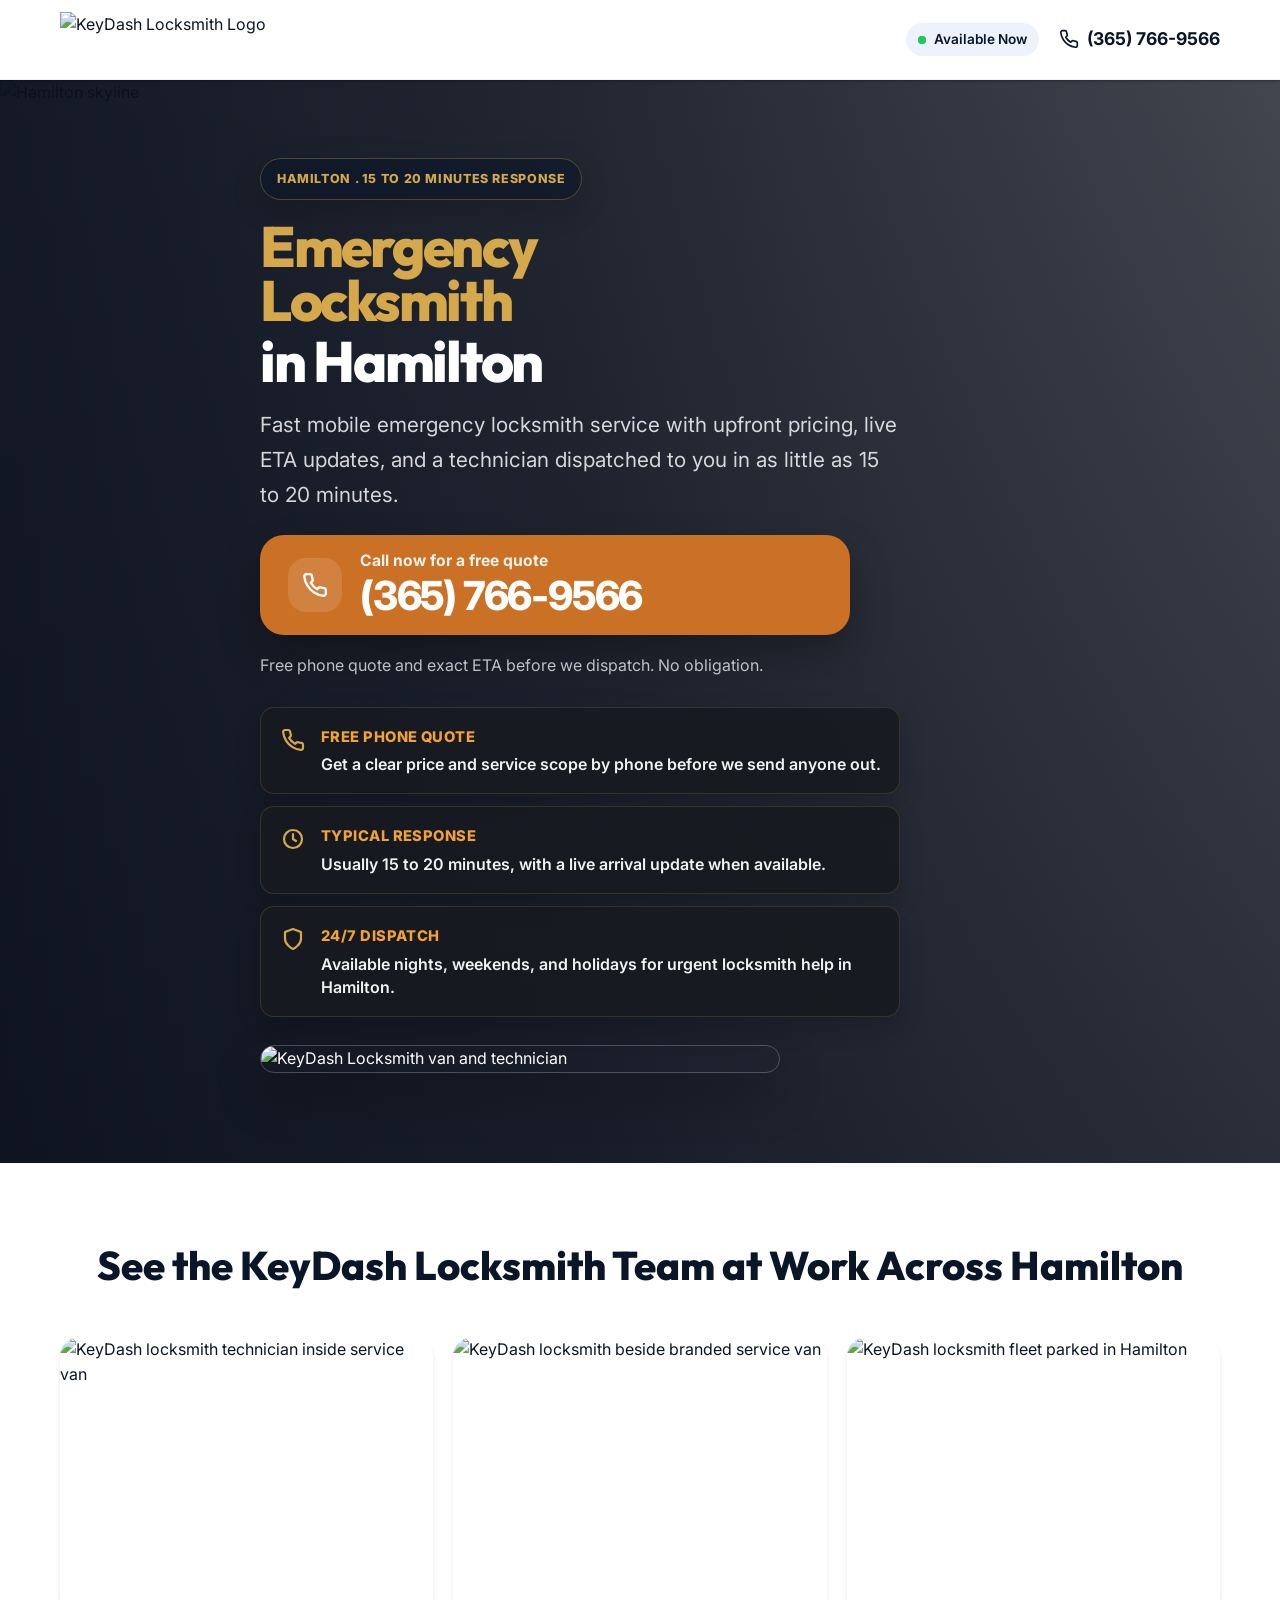
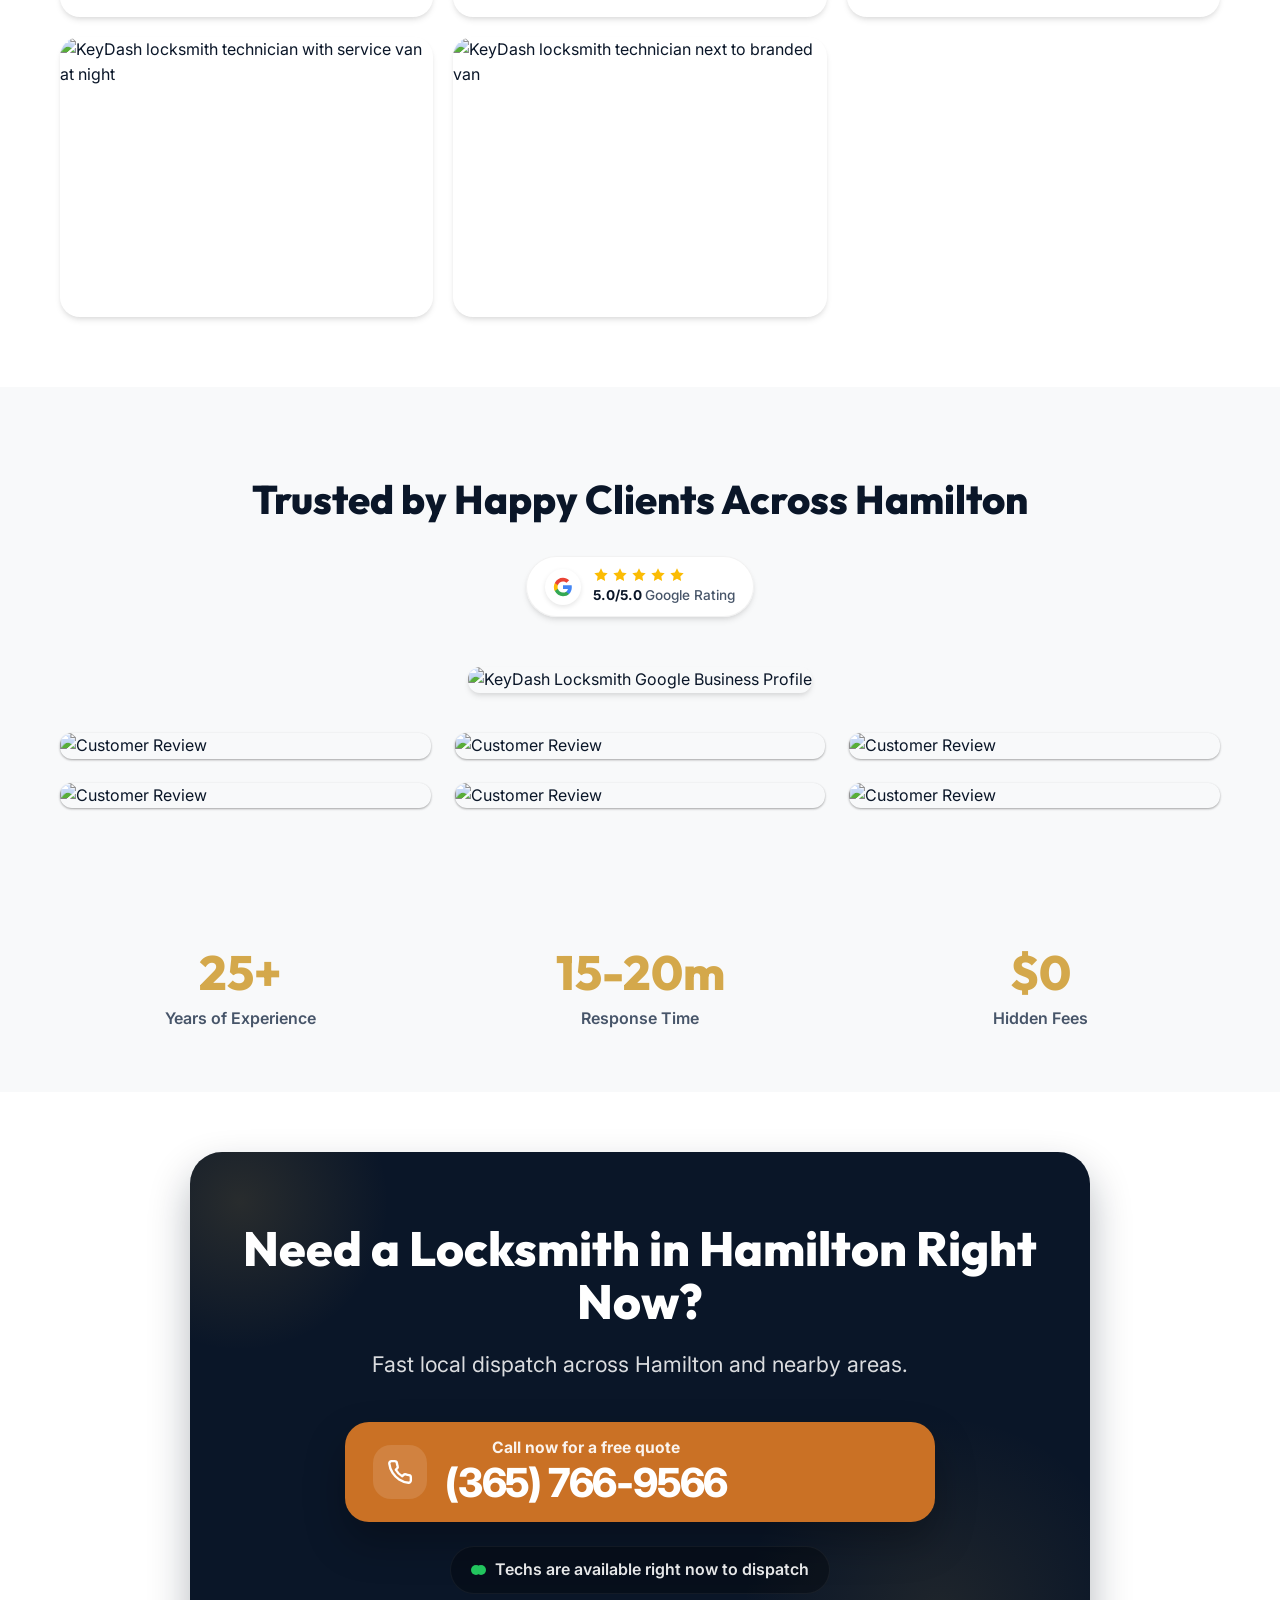
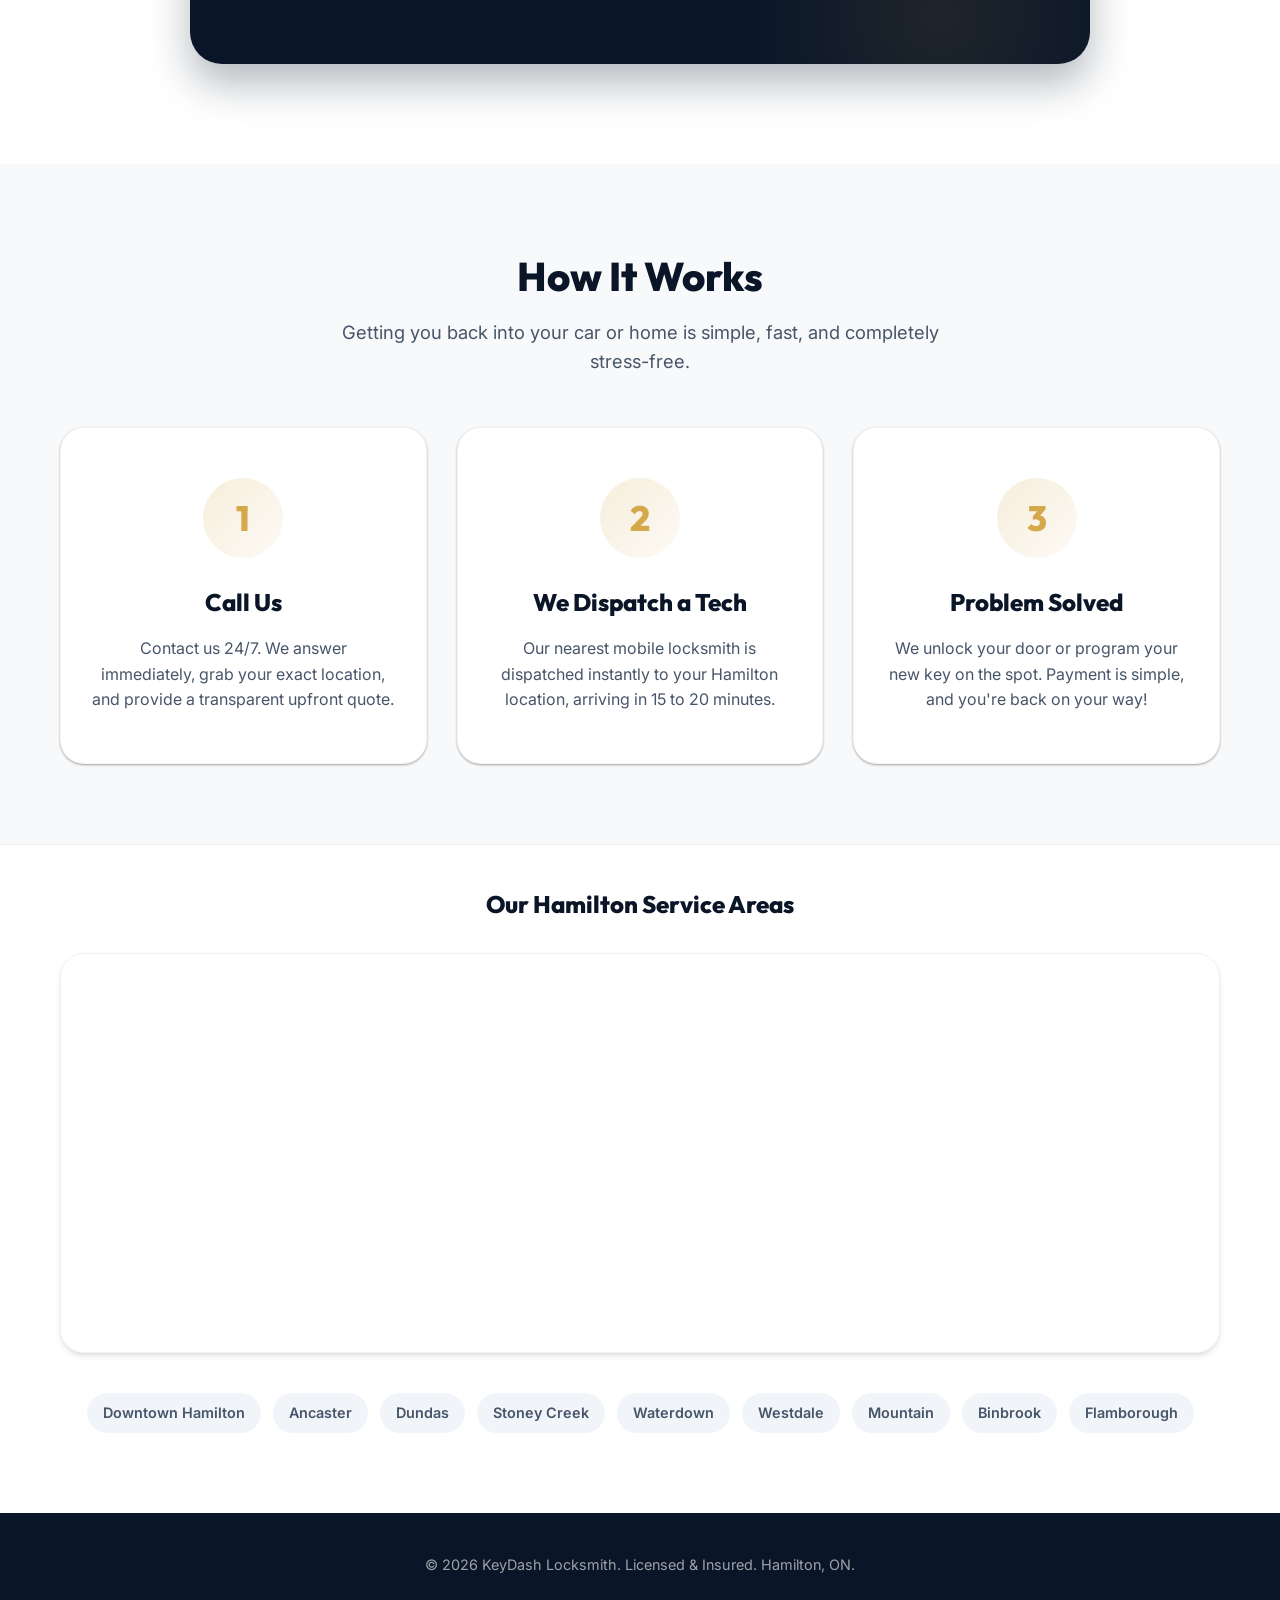
==== index.html @ e0ec5ef9 "feat: unify landing page layouts" ====
<!DOCTYPE html>
<html lang="en">

<head>
<!-- Google Tag Manager -->
<script>(function(w,d,s,l,i){w[l]=w[l]||[];w[l].push({'gtm.start':
new Date().getTime(),event:'gtm.js'});var f=d.getElementsByTagName(s)[0],
j=d.createElement(s),dl=l!='dataLayer'?'&l='+l:'';j.async=true;j.src=
'https://www.googletagmanager.com/gtm.js?id='+i+dl;f.parentNode.insertBefore(j,f);
})(window,document,'script','dataLayer','GTM-5M77ZGSC');</script>
<!-- End Google Tag Manager -->
<!-- Google tag (gtag.js) -->
<script async src="https://www.googletagmanager.com/gtag/js?id=AW-18109923415"></script>
<script>
  window.dataLayer = window.dataLayer || [];
  function gtag(){dataLayer.push(arguments);}
  gtag('js', new Date());</script>
<script>
  gtag('config', 'AW-18109923415/ufHiCMu3xLYcENeAvrtD', {
    'phone_conversion_number': '(365) 766-9566'
  });
</script>
    <meta charset="UTF-8">
    <meta name="viewport" content="width=device-width, initial-scale=1.0">
    <title>24/7 Emergency Locksmith Hamilton, ON | 30 Min Response | KeyDash Locksmith</title>
    <meta name="description"
        content="Locked out in Hamilton? KeyDash Locksmith provides 24/7 emergency locksmith services. Home, car, and commercial lockouts with fast local dispatch. Call (365) 766-9566 now.">
    <link rel="stylesheet" href="style.css">
    <link rel="preconnect" href="https://fonts.googleapis.com">
    <link rel="preconnect" href="https://fonts.gstatic.com" crossorigin>
    <link
        href="https://fonts.googleapis.com/css2?family=Inter:wght@400;500;600;700;800&family=Outfit:wght@400;600;700;800&display=swap"
        rel="stylesheet">
    <script type="application/ld+json">
    {
      "@context": "https://schema.org",
      "@type": "LocalBusiness",
      "name": "KeyDash Locksmith",
      "image": "keydashlogo.png",
      "@id": "",
      "url": "https://keydashlocksmith.ca",
      "telephone": "+13657669566",
      "priceRange": "$$",
      "address": {
        "@type": "PostalAddress",
        "streetAddress": "Hamilton Service Area",
        "addressLocality": "Hamilton",
        "addressRegion": "ON",
        "postalCode": "L8P 1A1",
        "addressCountry": "CA"
      },
      "geo": {
        "@type": "GeoCoordinates",
        "latitude": 43.2557,
        "longitude": -79.8711
      },
      "openingHoursSpecification": {
        "@type": "OpeningHoursSpecification",
        "dayOfWeek": [
          "Monday",
          "Tuesday",
          "Wednesday",
          "Thursday",
          "Friday",
          "Saturday",
          "Sunday"
        ],
        "opens": "00:00",
        "closes": "23:59"
      },
      "sameAs": []
    }
    </script>
</head>

<body>
<!-- Google Tag Manager (noscript) -->
<noscript><iframe src="https://www.googletagmanager.com/ns.html?id=GTM-5M77ZGSC"
height="0" width="0" style="display:none;visibility:hidden"></iframe></noscript>
<!-- End Google Tag Manager (noscript) -->
    <!-- Sticky Header -->
    <header class="sticky-header">
        <div class="container header-content">
            <div class="logo">
                <img src="keydashlogo.png" alt="KeyDash Locksmith Logo" class="logo-img">
            </div>
            <div class="header-right">
                <div class="status-badge">
                    <span class="pulse-dot"></span>
                    Available Now
                </div>
                <a href="tel:365-766-9566" onclick="gtag('event', 'conversion', {'send_to': 'AW-18109923415/ufHiCMu3xLYcENeAvrtD'});" class="phone-link">
                    <svg class="phone-icon" viewBox="0 0 24 24" fill="none" stroke="currentColor" stroke-width="2"
                        stroke-linecap="round" stroke-linejoin="round">
                        <path
                            d="M22 16.92v3a2 2 0 0 1-2.18 2 19.79 19.79 0 0 1-8.63-3.07 19.5 19.5 0 0 1-6-6 19.79 19.79 0 0 1-3.07-8.67A2 2 0 0 1 4.11 2h3a2 2 0 0 1 2 1.72 12.84 12.84 0 0 0 .7 2.81 2 2 0 0 1-.45 2.11L8.09 9.91a16 16 0 0 0 6 6l1.27-1.27a2 2 0 0 1 2.11-.45 12.84 12.84 0 0 0 2.81.7A2 2 0 0 1 22 16.92z">
                        </path>
                    </svg>
                    (365) 766-9566
                </a>
            </div>
        </div>
    </header>

    <main>
        <!-- Hero Section -->
        <section class="hero-v2 landing-hero">
            <div class="hero-overlay"></div>
            <img src="Hamilton-Ont-1.webp" alt="Hamilton skyline" class="hero-bg-img">
            <div class="container hero-container">
                <div class="hero-content">
                    <div class="landing-label">
                        Hamilton . 15 to 20 Minutes Response
                    </div>
                    <h1><span class="landing-highlight">Emergency Locksmith</span><span class="landing-title-break">in Hamilton</span></h1>
                    <p class="landing-lead">Fast mobile emergency locksmith service with upfront pricing, live ETA updates, and a technician dispatched to you in as little as 15 to 20 minutes.</p>
                    <div class="landing-cta-group">
                        <a href="tel:365-766-9566" onclick="gtag('event', 'conversion', {'send_to': 'AW-18109923415/ufHiCMu3xLYcENeAvrtD'});" class="landing-callout">
                            <span class="landing-callout-icon">
                                <svg class="ring-animation" width="26" height="26" viewBox="0 0 24 24" fill="none" stroke="currentColor" stroke-width="2.2" stroke-linecap="round" stroke-linejoin="round"><path d="M22 16.92v3a2 2 0 0 1-2.18 2 19.79 19.79 0 0 1-8.63-3.07 19.5 19.5 0 0 1-6-6 19.79 19.79 0 0 1-3.07-8.67A2 2 0 0 1 4.11 2h3a2 2 0 0 1 2 1.72 12.84 12.84 0 0 0 .7 2.81 2 2 0 0 1-.45 2.11L8.09 9.91a16 16 0 0 0 6 6l1.27-1.27a2 2 0 0 1 2.11-.45 12.84 12.84 0 0 0 2.81.7A2 2 0 0 1 22 16.92z"></path></svg>
                            </span>
                            <span class="landing-callout-copy">
                                <strong>Call now for a free quote</strong>
                                <span>(365) 766-9566</span>
                            </span>
                        </a>
                        <p class="landing-note">Free phone quote and exact ETA before we dispatch. No obligation.</p>
                    </div>
                    <ul class="landing-points">
                        <li>
                            <span class="landing-check"><svg class="ring-animation" width="24" height="24" viewBox="0 0 24 24" fill="none" stroke="currentColor" stroke-width="2.2" stroke-linecap="round" stroke-linejoin="round"><path d="M22 16.92v3a2 2 0 0 1-2.18 2 19.79 19.79 0 0 1-8.63-3.07 19.5 19.5 0 0 1-6-6 19.79 19.79 0 0 1-3.07-8.67A2 2 0 0 1 4.11 2h3a2 2 0 0 1 2 1.72 12.84 12.84 0 0 0 .7 2.81 2 2 0 0 1-.45 2.11L8.09 9.91a16 16 0 0 0 6 6l1.27-1.27a2 2 0 0 1 2.11-.45 12.84 12.84 0 0 0 2.81.7A2 2 0 0 1 22 16.92z"></path></svg></span>
                            <span class="landing-point-copy">
                                <span class="landing-point-kicker">Free Phone Quote</span>
                                <strong>Get a clear price and service scope by phone before we send anyone out.</strong>
                            </span>
                        </li>
                        <li>
                            <span class="landing-check"><svg width="24" height="24" viewBox="0 0 24 24" fill="none" stroke="currentColor" stroke-width="2.2" stroke-linecap="round" stroke-linejoin="round"><circle cx="12" cy="12" r="9"></circle><path d="M12 7v5l3 2"></path></svg></span>
                            <span class="landing-point-copy">
                                <span class="landing-point-kicker">Typical Response</span>
                                <strong>Usually 15 to 20 minutes, with a live arrival update when available.</strong>
                            </span>
                        </li>
                        <li>
                            <span class="landing-check"><svg width="24" height="24" viewBox="0 0 24 24" fill="none" stroke="currentColor" stroke-width="2.2" stroke-linecap="round" stroke-linejoin="round"><path d="M12 22s8-4 8-10V5l-8-3-8 3v7c0 6 8 10 8 10z"></path></svg></span>
                            <span class="landing-point-copy">
                                <span class="landing-point-kicker">24/7 Dispatch</span>
                                <strong>Available nights, weekends, and holidays for urgent locksmith help in Hamilton.</strong>
                            </span>
                        </li>
                    </ul>
                    <div class="landing-preview-card">
                        <img src="keydash1.png" alt="KeyDash Locksmith van and technician">
                    </div>
                </div>
            </div>
        </section>

        <!-- Team Gallery Section (Replaced Trust Strip) -->
        <section class="team-gallery" style="background: var(--white); padding: 70px 0;">
            <div class="container">
                <div class="section-header" style="margin-bottom: 40px;">
                    <h2>See the KeyDash Locksmith Team at Work Across Hamilton</h2>
                </div>
                <div class="team-grid">

                    <div class="team-item">
                        <img src="keydash1.webp" alt="KeyDash locksmith technician inside service van" class="team-img" style="position: absolute; top: 0; left: 0; width: 100%; height: 100%; object-fit: cover; object-position: center 22%;">
                    </div>
                    <div class="team-item">
                        <img src="keydash2.webp" alt="KeyDash locksmith beside branded service van" class="team-img" style="position: absolute; top: 0; left: 0; width: 100%; height: 100%; object-fit: cover;">
                    </div>
                    <div class="team-item">
                        <img src="keydashhamilton.webp" alt="KeyDash locksmith fleet parked in Hamilton" class="team-img" style="position: absolute; top: 0; left: 0; width: 100%; height: 100%; object-fit: cover;">
                    </div>
                    <div class="team-item">
                        <img src="keydashguy.webp" alt="KeyDash locksmith technician with service van at night" class="team-img" style="position: absolute; top: 0; left: 0; width: 100%; height: 100%; object-fit: cover;">
                    </div>
                    <div class="team-item">
                        <img src="keydashlogoguy.webp" alt="KeyDash locksmith technician next to branded van" class="team-img" style="position: absolute; top: 0; left: 0; width: 100%; height: 100%; object-fit: cover;">
                    </div>
                </div>
            </div>
        </section>

        <!-- Reviews Section -->
        <section id="reviews" class="reviews">
            <div class="container">
                <div class="section-header" style="display: flex; flex-direction: column; align-items: center;">
                    <h2>Trusted by Happy Clients Across Hamilton</h2>
                    <div style="display: inline-flex; align-items: center; gap: 12px; background: rgba(255, 255, 255, 0.95); padding: 10px 18px; border-radius: 50px; box-shadow: var(--shadow-md); border: 1px solid rgba(0,0,0,0.05); margin-top: 15px;">
                        <div style="width: 36px; height: 36px; background: #fff; border-radius: 50%; box-shadow: 0 2px 5px rgba(0,0,0,0.1); display: flex; align-items: center; justify-content: center; flex-shrink: 0;">
                            <svg width="20" height="20" viewBox="0 0 24 24">
                              <path fill="#4285F4" d="M22.56 12.25c0-.78-.07-1.53-.2-2.25H12v4.26h5.92c-.26 1.37-1.04 2.53-2.21 3.31v2.77h3.57c2.08-1.92 3.28-4.74 3.28-8.09z"/>
                              <path fill="#34A853" d="M12 23c2.97 0 5.46-.98 7.28-2.66l-3.57-2.77c-.98.66-2.23 1.06-3.71 1.06-2.86 0-5.29-1.93-6.16-4.53H2.18v2.84C3.99 20.53 7.7 23 12 23z"/>
                              <path fill="#FBBC05" d="M5.84 14.09c-.22-.66-.35-1.36-.35-2.09s.13-1.43.35-2.09V7.07H2.18C1.43 8.55 1 10.22 1 12s.43 3.45 1.18 4.93l2.85-2.22.81-.62z"/>
                              <path fill="#EA4335" d="M12 5.38c1.62 0 3.06.56 4.21 1.64l3.15-3.15C17.45 2.09 14.97 1 12 1 7.7 1 3.99 3.47 2.18 7.07l3.66 2.84c.87-2.6 3.3-4.53 6.16-4.53z"/>
                            </svg>
                        </div>
                        <div style="display: flex; flex-direction: column; align-items: flex-start; text-align: left;">
                            <div style="display: flex; gap: 3px; color: #FBBC04;">
                                <svg width="16" height="16" viewBox="0 0 24 24" fill="currentColor"><path d="M12 2L15.09 8.26L22 9.27L17 14.14L18.18 21.02L12 17.77L5.82 21.02L7 14.14L2 9.27L8.91 8.26L12 2Z"/></svg>
                                <svg width="16" height="16" viewBox="0 0 24 24" fill="currentColor"><path d="M12 2L15.09 8.26L22 9.27L17 14.14L18.18 21.02L12 17.77L5.82 21.02L7 14.14L2 9.27L8.91 8.26L12 2Z"/></svg>
                                <svg width="16" height="16" viewBox="0 0 24 24" fill="currentColor"><path d="M12 2L15.09 8.26L22 9.27L17 14.14L18.18 21.02L12 17.77L5.82 21.02L7 14.14L2 9.27L8.91 8.26L12 2Z"/></svg>
                                <svg width="16" height="16" viewBox="0 0 24 24" fill="currentColor"><path d="M12 2L15.09 8.26L22 9.27L17 14.14L18.18 21.02L12 17.77L5.82 21.02L7 14.14L2 9.27L8.91 8.26L12 2Z"/></svg>
                                <svg width="16" height="16" viewBox="0 0 24 24" fill="currentColor"><path d="M12 2L15.09 8.26L22 9.27L17 14.14L18.18 21.02L12 17.77L5.82 21.02L7 14.14L2 9.27L8.91 8.26L12 2Z"/></svg>
                            </div>
                            <span style="font-size: 0.85rem; font-weight: 700; color: var(--text-main); margin-top: 2px;">5.0/5.0 <span style="font-weight: 500; color: var(--text-light);">Google Rating</span></span>
                        </div>
                    </div>
                </div>
                
                <div style="text-align: center; margin-bottom: 40px;">
                    <img src="locksmithgbp.webp" alt="KeyDash Locksmith Google Business Profile" style="max-width: 100%; height: auto; border-radius: 12px; box-shadow: var(--shadow-md);">
                </div>

                <div style="display: grid; grid-template-columns: repeat(auto-fit, minmax(300px, 1fr)); gap: 24px;">
                    <img src="Screenshot 2026-03-23 at 16.22.30.png" alt="Customer Review" style="width: 100%; height: auto; border-radius: 12px; box-shadow: var(--shadow-sm);">
                    <img src="Screenshot 2026-03-23 at 16.22.37.png" alt="Customer Review" style="width: 100%; height: auto; border-radius: 12px; box-shadow: var(--shadow-sm);">
                    <img src="Screenshot 2026-03-23 at 16.22.46.png" alt="Customer Review" style="width: 100%; height: auto; border-radius: 12px; box-shadow: var(--shadow-sm);">
                    <img src="review2.webp" alt="Customer Review" style="width: 100%; height: auto; border-radius: 12px; box-shadow: var(--shadow-sm);">
                    <img src="Screenshot 2026-03-23 at 16.23.09.png" alt="Customer Review" style="width: 100%; height: auto; border-radius: 12px; box-shadow: var(--shadow-sm);">
                    <img src="reviewlocksmith.webp" alt="Customer Review" style="width: 100%; height: auto; border-radius: 12px; box-shadow: var(--shadow-sm);">
                </div>
            </div>
        </section>




        <!-- Stats Section -->
        <section class="stats">
            <div class="container grid-3">
                <div class="stat-item">
                    <div class="stat-value">25+</div>
                    <div class="stat-label">Years of Experience</div>
                </div>
                <div class="stat-item">
                    <div class="stat-value">15-20m</div>
                    <div class="stat-label">Response Time</div>
                </div>
                <div class="stat-item">
                    <div class="stat-value">$0</div>
                    <div class="stat-label">Hidden Fees</div>
                </div>
            </div>
        </section>

        <!-- Final CTA -->
        <section class="final-cta" style="padding: 60px 20px 100px;">
            <div class="container" style="background: var(--primary); border-radius: 32px; padding: 70px 30px; text-align: center; box-shadow: 0 20px 40px rgba(10, 22, 40, 0.3); position: relative; overflow: hidden; max-width: 900px; margin: 0 auto;">
                
                <div style="position: absolute; top: -100px; left: -100px; width: 300px; height: 300px; background: radial-gradient(circle, rgba(212, 168, 75, 0.15) 0%, transparent 70%); border-radius: 50%; pointer-events: none;"></div>
                <div style="position: absolute; bottom: -150px; right: -50px; width: 400px; height: 400px; background: radial-gradient(circle, rgba(212, 168, 75, 0.1) 0%, transparent 70%); border-radius: 50%; pointer-events: none;"></div>
                
                <h2 style="color: var(--white); position: relative; z-index: 2; line-height: 1.1;">Need a Locksmith in Hamilton Right Now?</h2>
                <p style="color: rgba(255, 255, 255, 0.85); position: relative; z-index: 2; max-width: 600px; margin: 0 auto 40px auto; font-size: 1.35rem;">Fast local dispatch across Hamilton and nearby areas.</p>
                
                <div style="position: relative; z-index: 2; display: flex; flex-direction: column; align-items: center; gap: 24px;">
                    <a href="tel:365-766-9566" onclick="gtag('event', 'conversion', {'send_to': 'AW-18109923415/ufHiCMu3xLYcENeAvrtD'});" class="landing-final-cta-button">
                        <span class="landing-callout-icon">
                            <svg class="ring-animation" width="26" height="26" viewBox="0 0 24 24" fill="none" stroke="currentColor" stroke-width="2.2" stroke-linecap="round" stroke-linejoin="round"><path d="M22 16.92v3a2 2 0 0 1-2.18 2 19.79 19.79 0 0 1-8.63-3.07 19.5 19.5 0 0 1-6-6 19.79 19.79 0 0 1-3.07-8.67A2 2 0 0 1 4.11 2h3a2 2 0 0 1 2 1.72 12.84 12.84 0 0 0 .7 2.81 2 2 0 0 1-.45 2.11L8.09 9.91a16 16 0 0 0 6 6l1.27-1.27a2 2 0 0 1 2.11-.45 12.84 12.84 0 0 0 2.81.7A2 2 0 0 1 22 16.92z"></path></svg>
                        </span>
                        <span class="landing-callout-copy">
                            <strong>Call now for a free quote</strong>
                            <span>(365) 766-9566</span>
                        </span>
                    </a>
                    
                    <div style="display: flex; align-items: center; gap: 10px; background: rgba(0, 0, 0, 0.3); padding: 10px 20px; border-radius: 50px; border: 1px solid rgba(255,255,255,0.05);">
                        <span class="pulse-dot" style="width: 10px; height: 10px; margin-right: 4px;"></span>
                        <span style="font-size: 1rem; font-weight: 600; color: rgba(255, 255, 255, 0.9);">Techs are available right now to dispatch</span>
                    </div>
                </div>
            </div>
        </section>

        <!-- Our Process Section -->
        <section class="process landing-process">
            <div class="container">
                <div class="section-header landing-process-header">
                    <h2 class="landing-process-title">How It Works</h2>
                    <p class="landing-process-subtitle">Getting you back into your car or home is simple, fast, and completely stress-free.</p>
                </div>
                
                <div class="landing-process-grid">
                    <div class="landing-process-card">
                        <div class="landing-process-step">1</div>
                        <h3>Call Us</h3>
                        <p>Contact us 24/7. We answer immediately, grab your exact location, and provide a transparent upfront quote.</p>
                    </div>

                    <div class="landing-process-card">
                        <div class="landing-process-step">2</div>
                        <h3>We Dispatch a Tech</h3>
                        <p>Our nearest mobile locksmith is dispatched instantly to your Hamilton location, arriving in 15 to 20 minutes.</p>
                    </div>

                    <div class="landing-process-card">
                        <div class="landing-process-step">3</div>
                        <h3>Problem Solved</h3>
                        <p>We unlock your door or program your new key on the spot. Payment is simple, and you're back on your way!</p>
                    </div>
                </div>
            </div>
        </section>

        <!-- Service Area Tags -->
        <section class="service-areas">
            <div class="container">
                <h3>Our Hamilton Service Areas</h3>
                <div class="map-container">
                    <iframe
                        src="https://www.google.com/maps/embed?pb=!1m18!1m12!1m3!1d185954.92503801643!2d-80.09795500265821!3d43.260942144220856!2m3!1f0!2f0!3f0!3m2!1i1024!2i768!4f13.1!3m3!1m2!1s0x882c986c27de778f%3A0x2b6aee56d8df0e21!2sHamilton%2C%20ON%2C%20Canada!5e0!3m2!1sen!2sua!4v1780235358555!5m2!1sen!2sua"
                        width="400" height="300" style="border:0;"
                        allowfullscreen="" loading="lazy" referrerpolicy="no-referrer-when-downgrade">
                    </iframe>
                </div>
                <div class="tags">
                    <span class="tag">Downtown Hamilton</span>
                    <span class="tag">Ancaster</span>
                    <span class="tag">Dundas</span>
                    <span class="tag">Stoney Creek</span>
                    <span class="tag">Waterdown</span>
                    <span class="tag">Westdale</span>
                    <span class="tag">Mountain</span>
                    <span class="tag">Binbrook</span>
                    <span class="tag">Flamborough</span>
                </div>
            </div>
        </section>
    </main>

    <footer>
        <div class="container">
            <p>&copy; 2026 KeyDash Locksmith. Licensed & Insured. Hamilton, ON.</p>
        </div>
    </footer>

    <!-- Mobile Sticky CTA Bar -->
    <div class="mobile-cta-bar">
        <a href="tel:365-766-9566" onclick="gtag('event', 'conversion', {'send_to': 'AW-18109923415/ufHiCMu3xLYcENeAvrtD'});" class="btn btn-primary btn-full">
            <svg class="phone-icon ring-animation" viewBox="0 0 24 24" fill="none" stroke="currentColor"
                stroke-width="2" stroke-linecap="round" stroke-linejoin="round">
                <path
                    d="M22 16.92v3a2 2 0 0 1-2.18 2 19.79 19.79 0 0 1-8.63-3.07 19.5 19.5 0 0 1-6-6 19.79 19.79 0 0 1-3.07-8.67A2 2 0 0 1 4.11 2h3a2 2 0 0 1 2 1.72 12.84 12.84 0 0 0 .7 2.81 2 2 0 0 1-.45 2.11L8.09 9.91a16 16 0 0 0 6 6l1.27-1.27a2 2 0 0 1 2.11-.45 12.84 12.84 0 0 0 2.81.7A2 2 0 0 1 22 16.92z">
                </path>
            </svg>
            Call (365) 766-9566
        </a>
    </div>

</body>

</html>
---- style.css ----
/* Base Styles & Design Tokens */
:root {
    --primary: #0a1628;
    /* Dark Navy */
    --accent: #d4a84b;
    /* Gold */
    --accent-hover: #b98e39;
    --bg-light: #f8f9fa;
    --white: #ffffff;
    --text-main: #0a1628;
    --text-light: #475569;
    --success: #22c55e;
    --shadow-sm: 0 1px 3px rgba(0, 0, 0, 0.12), 0 1px 2px rgba(0, 0, 0, 0.24);
    --shadow-md: 0 4px 6px -1px rgba(0, 0, 0, 0.1), 0 2px 4px -1px rgba(0, 0, 0, 0.06);
    --shadow-lg: 0 10px 15px -3px rgba(0, 0, 0, 0.1), 0 4px 6px -2px rgba(0, 0, 0, 0.05);
    --transition: all 0.3s cubic-bezier(0.4, 0, 0.2, 1);
}

* {
    margin: 0;
    padding: 0;
    box-sizing: border-box;
}

body {
    font-family: 'Inter', sans-serif;
    color: var(--text-main);
    background-color: var(--white);
    line-height: 1.6;
    overflow-x: hidden;
}

h1,
h2,
h3 {
    font-family: 'Outfit', sans-serif;
    font-weight: 800;
}

.container {
    max-width: 1200px;
    margin: 0 auto;
    padding: 0 20px;
}

.accent {
    color: var(--accent);
}

.highlight {
    color: var(--accent);
    text-decoration: underline;
    text-underline-offset: 4px;
}

/* Sticky Header */
.sticky-header {
    position: sticky;
    top: 0;
    z-index: 1000;
    background: rgba(255, 255, 255, 0.95);
    backdrop-filter: blur(10px);
    border-bottom: 1px solid rgba(0, 0, 0, 0.05);
    padding: 12px 0;
    box-shadow: var(--shadow-sm);
}

.header-content {
    display: flex;
    justify-content: space-between;
    align-items: center;
}

.logo {
    display: flex;
    align-items: center;
    gap: 12px;
}

.logo-img {
    height: 55px;
    width: auto;
}


.header-right {
    display: flex;
    align-items: center;
    gap: 20px;
}

.status-badge {
    display: flex;
    align-items: center;
    gap: 8px;
    background: #eef2ff;
    padding: 6px 12px;
    border-radius: 50px;
    font-size: 0.85rem;
    font-weight: 600;
    color: var(--primary);
}

.pulse-dot {
    width: 8px;
    height: 8px;
    background-color: var(--success);
    border-radius: 50%;
    position: relative;
}

.pulse-dot::after {
    content: '';
    position: absolute;
    width: 100%;
    height: 100%;
    background-color: var(--success);
    border-radius: 50%;
    animation: pulse 2s infinite;
}

@keyframes pulse {
    0% {
        transform: scale(1);
        opacity: 1;
    }

    100% {
        transform: scale(3);
        opacity: 0;
    }
}

.phone-link {
    display: flex;
    align-items: center;
    gap: 8px;
    color: var(--primary);
    text-decoration: none;
    font-weight: 700;
    font-size: 1.1rem;
}

/* Buttons */
.btn {
    display: inline-flex;
    align-items: center;
    justify-content: center;
    gap: 10px;
    padding: 14px 28px;
    border-radius: 12px;
    font-weight: 700;
    text-decoration: none;
    transition: var(--transition);
    cursor: pointer;
    border: none;
}

.btn-primary {
    background-color: var(--accent);
    color: var(--white);
    box-shadow: 0 4px 14px 0 rgba(212, 168, 75, 0.39);
}

.btn-primary:hover {
    background-color: var(--accent-hover);
    transform: translateY(-2px);
    box-shadow: 0 6px 20px rgba(212, 168, 75, 0.45);
}

/* Icons */
.phone-icon {
    width: 20px;
    height: 20px;
}

@keyframes ring {
    0% {
        transform: rotate(0deg);
    }

    10% {
        transform: rotate(15deg);
    }

    20% {
        transform: rotate(-15deg);
    }

    30% {
        transform: rotate(15deg);
    }

    40% {
        transform: rotate(-15deg);
    }

    50% {
        transform: rotate(0deg);
    }

    100% {
        transform: rotate(0deg);
    }
}

.ring-animation {
    animation: ring 2s infinite;
}

/* Hero Section V2 */
.hero-v2 {
    position: relative;
    min-height: 700px;
    display: flex;
    align-items: center;
    justify-content: center;
    overflow: hidden;
    padding: 100px 0;
}

.hero-bg-img {
    position: absolute;
    top: 0;
    left: 0;
    width: 100%;
    height: 100%;
    object-fit: cover;
    z-index: -2;
}

.hero-overlay {
    position: absolute;
    top: 0;
    left: 0;
    width: 100%;
    height: 100%;
    background: linear-gradient(to right, rgba(255, 255, 255, 0.85) 0%, rgba(255, 255, 255, 0.6) 50%, rgba(255, 255, 255, 0.2) 100%);
    z-index: -1;
}

.hero-container {
    position: relative;
    z-index: 10;
}

.hero-content {
    max-width: 650px;
    text-align: left;
    margin: 0;
}

.hero-content h1 {
    font-size: 3.8rem;
    line-height: 1.1;
    margin-bottom: 25px;
    color: var(--primary);
}

.hero-v2 .highlight {
    background: linear-gradient(120deg, rgba(212, 168, 75, 0.2) 0%, rgba(212, 168, 75, 0.2) 100%);
    padding: 0 4px;
    text-decoration: none;
}

@keyframes subtle-vibrate {
    0%, 100% { transform: translateX(0); }
    10% { transform: translateX(-1px) rotate(-1deg); }
    20% { transform: translateX(1px) rotate(1deg); }
    30% { transform: translateX(-2px) rotate(0deg); }
    40% { transform: translateX(2px) rotate(1deg); }
    50% { transform: translateX(-1px) rotate(-1deg); }
    60% { transform: translateX(1px) rotate(0deg); }
    70%, 100% { transform: translateX(0); }
}

.vibrate-text {
    display: inline-block;
    animation: subtle-vibrate 2s infinite ease-in-out;
}

.hero-subtext {
    font-size: 1.35rem;
    color: var(--text-light);
    margin-bottom: 45px;
    font-weight: 500;
}

.btn-hero {
    font-size: 1.25rem;
    padding: 18px 40px;
}

.landing-hero {
    min-height: 760px;
    padding: 78px 0 90px;
}

.landing-hero .hero-overlay {
    background:
        linear-gradient(180deg, rgba(8, 14, 26, 0.52) 0%, rgba(8, 14, 26, 0.72) 100%),
        linear-gradient(90deg, rgba(8, 14, 26, 0.9) 0%, rgba(8, 14, 26, 0.78) 45%, rgba(8, 14, 26, 0.52) 100%);
}

.landing-hero .hero-content {
    max-width: 760px;
    color: var(--white);
}

.landing-label {
    display: inline-flex;
    align-items: center;
    gap: 10px;
    padding: 10px 16px;
    border-radius: 999px;
    border: 1px solid rgba(212, 168, 75, 0.32);
    background: rgba(10, 22, 40, 0.58);
    box-shadow: 0 10px 30px rgba(0, 0, 0, 0.18);
    color: var(--accent);
    font-size: 0.78rem;
    font-weight: 800;
    letter-spacing: 0.05em;
    text-transform: uppercase;
    backdrop-filter: blur(8px);
}

.landing-hero h1 {
    max-width: 11ch;
    margin: 20px 0 18px;
    font-size: clamp(2.3rem, 4.7vw, 3.55rem);
    line-height: 0.95;
    color: var(--white);
    letter-spacing: -0.04em;
}

.landing-highlight {
    color: var(--accent);
}

.landing-title-break {
    display: block;
    margin-top: 0.12em;
}

.landing-lead {
    max-width: 640px;
    font-size: 1.3rem;
    line-height: 1.7;
    color: rgba(255, 255, 255, 0.82);
}

.landing-cta-group {
    display: flex;
    flex-wrap: wrap;
    align-items: center;
    gap: 18px;
    margin-top: 22px;
}

.landing-callout,
.landing-final-cta-button {
    display: inline-flex;
    align-items: center;
    gap: 18px;
    min-width: min(100%, 590px);
    padding: 18px 28px;
    border-radius: 24px;
    background: #ca7125;
    color: var(--white);
    text-decoration: none;
    box-shadow: 0 20px 40px rgba(0, 0, 0, 0.28);
    transition: transform 0.25s ease, box-shadow 0.25s ease, background 0.25s ease;
}

.landing-callout:hover,
.landing-final-cta-button:hover {
    transform: translateY(-2px);
    background: #bb6821;
    box-shadow: 0 24px 44px rgba(0, 0, 0, 0.32);
}

.landing-callout-icon {
    display: inline-flex;
    align-items: center;
    justify-content: center;
    width: 54px;
    height: 54px;
    border-radius: 18px;
    background: rgba(255, 255, 255, 0.12);
    flex-shrink: 0;
}

.landing-callout-copy {
    display: flex;
    flex-direction: column;
    line-height: 1.05;
}

.landing-callout-copy strong {
    font-size: 0.98rem;
    font-weight: 700;
    opacity: 0.92;
}

.landing-callout-copy span {
    margin-top: 6px;
    font-size: clamp(1.8rem, 4vw, 2.5rem);
    font-weight: 800;
    letter-spacing: -0.03em;
}

.landing-note {
    color: rgba(255, 255, 255, 0.72);
    font-size: 1rem;
    line-height: 1.6;
}

.landing-points {
    display: grid;
    grid-template-columns: 1fr;
    gap: 12px;
    margin: 28px 0 0;
    padding: 0;
    list-style: none;
    max-width: 640px;
}

.landing-points li {
    display: flex;
    align-items: flex-start;
    gap: 14px;
    padding: 18px 18px 17px;
    border-radius: 14px;
    background: rgba(23, 27, 32, 0.92);
    border: 1px solid rgba(212, 168, 75, 0.18);
    color: rgba(255, 255, 255, 0.9);
    box-shadow: 0 10px 24px rgba(0, 0, 0, 0.2);
}

.landing-check {
    display: inline-flex;
    align-items: center;
    justify-content: center;
    width: 28px;
    height: 28px;
    color: var(--accent);
    flex-shrink: 0;
}

.landing-point-copy {
    display: flex;
    flex-direction: column;
    gap: 4px;
    text-align: left;
}

.landing-point-kicker {
    color: #f0a13a;
    font-size: 0.92rem;
    font-weight: 800;
    letter-spacing: 0.03em;
    text-transform: uppercase;
}

.landing-point-copy strong {
    font-size: 1rem;
    font-weight: 600;
    line-height: 1.45;
    color: rgba(255, 255, 255, 0.94);
}

.landing-preview-card {
    margin-top: 28px;
    max-width: 520px;
    overflow: hidden;
    border-radius: 24px;
    border: 1px solid rgba(255, 255, 255, 0.22);
    box-shadow: 0 22px 48px rgba(0, 0, 0, 0.26);
}

.landing-preview-card img {
    display: block;
    width: 100%;
    height: auto;
}

.landing-process {
    padding: 80px 0;
    background: var(--bg-light);
}

.landing-process-header {
    text-align: center;
    margin-bottom: 60px;
}

.landing-process-title {
    font-size: 2.8rem;
    color: var(--primary);
}

.landing-process-subtitle {
    color: var(--text-light);
    font-size: 1.15rem;
    max-width: 600px;
    margin: 10px auto 0;
}

.landing-process-grid {
    display: grid;
    grid-template-columns: repeat(auto-fit, minmax(300px, 1fr));
    gap: 30px;
    position: relative;
}

.landing-process-card {
    background: var(--white);
    padding: 50px 30px;
    border-radius: 24px;
    text-align: center;
    box-shadow: var(--shadow-sm);
    border: 1px solid rgba(0, 0, 0, 0.04);
    transition: transform 0.3s ease;
}

.landing-process-card:hover {
    transform: translateY(-2px);
}

.landing-process-step {
    width: 80px;
    height: 80px;
    background: linear-gradient(135deg, rgba(212, 168, 75, 0.2), rgba(212, 168, 75, 0.05));
    color: var(--accent);
    border-radius: 50%;
    display: flex;
    align-items: center;
    justify-content: center;
    font-size: 2.2rem;
    margin: 0 auto 25px;
    font-weight: 800;
    font-family: 'Outfit', sans-serif;
}

.landing-process-card h3 {
    font-size: 1.5rem;
    margin-bottom: 15px;
    color: var(--primary);
}

.landing-process-card p {
    color: var(--text-light);
    line-height: 1.6;
}

/* Trust Strip */
.trust-strip {
    background: var(--primary);
    padding: 40px 0;
    color: var(--white);
}

.grid-4 {
    display: grid;
    grid-template-columns: repeat(4, 1fr);
    gap: 20px;
}

.trust-item {
    text-align: center;
}

.trust-icon {
    font-size: 2rem;
    margin-bottom: 10px;
}

.trust-text {
    font-weight: 600;
    font-size: 0.9rem;
}

/* Reviews */
.reviews {
    padding: 80px 0;
    background: var(--bg-light);
}

.section-header {
    text-align: center;
    margin-bottom: 50px;
}

.section-header h2 {
    font-size: 2.5rem;
    margin-bottom: 10px;
}

.rating-summary {
    display: flex;
    align-items: center;
    justify-content: center;
    gap: 10px;
}

.stars {
    color: var(--accent);
    font-size: 1.5rem;
}

.stars.small {
    font-size: 1.1rem;
}

.score {
    font-weight: 700;
    color: var(--text-light);
}

.review-grid {
    display: grid;
    grid-template-columns: repeat(3, 1fr);
    gap: 30px;
}

.review-card {
    background: var(--white);
    padding: 30px;
    border-radius: 20px;
    box-shadow: var(--shadow-md);
    transition: var(--transition);
    border: 1px solid rgba(0, 0, 0, 0.03);
    position: relative;
}

.review-card::before {
    content: "G";
    position: absolute;
    top: 20px;
    right: 20px;
    width: 24px;
    height: 24px;
    background: #4285F4;
    color: white;
    border-radius: 50%;
    display: flex;
    align-items: center;
    justify-content: center;
    font-weight: 900;
    font-size: 14px;
}

.review-card:hover {
    transform: translateY(-5px);
    box-shadow: var(--shadow-lg);
}

.review-quote {
    font-style: italic;
    margin: 20px 0;
    color: var(--text-light);
}

.reviewer {
    font-weight: 700;
    font-size: 0.9rem;
}

/* Services */
.services {
    padding: 80px 0;
}

.services-grid {
    display: grid;
    grid-template-columns: repeat(4, 1fr);
    gap: 20px;
}

.service-card {
    background: var(--white);
    padding: 40px 20px;
    border-radius: 24px;
    text-align: center;
    box-shadow: var(--shadow-sm);
    border: 1px solid rgba(0, 0, 0, 0.05);
    transition: var(--transition);
}

.service-card:hover {
    transform: translateY(-5px);
    box-shadow: var(--shadow-md);
    border-color: var(--accent);
}

.service-icon {
    font-size: 3rem;
    margin-bottom: 20px;
}

.service-card h3 {
    font-size: 1.25rem;
}

/* Stats Section */
.stats {
    background: var(--bg-light);
    padding: 60px 0;
    text-align: center;
}

.grid-3 {
    display: grid;
    grid-template-columns: repeat(3, 1fr);
    gap: 40px;
}

.stat-value {
    font-family: 'Outfit', sans-serif;
    font-size: 3rem;
    font-weight: 800;
    color: var(--accent);
    line-height: 1;
}

.stat-label {
    font-weight: 600;
    color: var(--text-light);
    margin-top: 10px;
}

/* Final CTA */
.final-cta {
    padding: 100px 0;
    text-align: center;
}

.final-cta h2 {
    font-size: 3rem;
    margin-bottom: 20px;
}

.final-cta p {
    font-size: 1.25rem;
    color: var(--text-light);
    margin-bottom: 40px;
}

/* Service Area Tags */
.service-areas {
    padding: 40px 0 80px;
    border-top: 1px solid rgba(0, 0, 0, 0.05);
    text-align: center;
}

.service-areas h3 {
    margin-bottom: 30px;
    font-size: 1.5rem;
}

.tags {
    display: flex;
    flex-wrap: wrap;
    justify-content: center;
    gap: 12px;
}

.tag {
    background: #f1f5f9;
    padding: 8px 16px;
    border-radius: 50px;
    font-size: 0.9rem;
    font-weight: 600;
    color: var(--text-light);
}

/* Team Gallery */
.team-gallery {
    padding: 80px 0;
    background: var(--bg-light);
}

.team-grid {
    display: grid;
    grid-template-columns: repeat(3, 1fr);
    gap: 20px;
}

.team-item {
    position: relative;
    border-radius: 20px;
    overflow: hidden;
    aspect-ratio: 4/3;
    box-shadow: var(--shadow-md);
    transition: var(--transition);
}

.team-img {
    width: 100%;
    height: 100%;
    object-fit: cover;
    display: block;
    transition: var(--transition);
}

.team-overlay {
    position: absolute;
    bottom: 0;
    left: 0;
    right: 0;
    background: linear-gradient(to top, rgba(10, 22, 40, 0.9), transparent);
    padding: 20px;
    color: var(--white);
    font-weight: 700;
    font-size: 1rem;
    opacity: 0;
    transform: translateY(10px);
    transition: var(--transition);
    display: flex;
    align-items: flex-end;
}

.team-item:hover .team-overlay {
    opacity: 1;
    transform: translateY(0);
}

.team-item:hover .team-img {
    transform: scale(1.05);
}

.map-container {
    width: 100%;
    height: 400px;
    border-radius: 24px;
    overflow: hidden;
    margin-bottom: 40px;
    box-shadow: var(--shadow-md);
    border: 1px solid rgba(0, 0, 0, 0.05);
}

.map-container iframe {
    width: 100%;
    height: 100%;
    border: none;
}

/* Footer */
footer {
    padding: 40px 0 100px;
    text-align: center;
    background: var(--primary);
    color: rgba(255, 255, 255, 0.6);
    font-size: 0.9rem;
}

/* Mobile Sticky Bar */
.mobile-cta-bar {
    position: fixed;
    bottom: 0;
    left: 0;
    right: 0;
    background: transparent;
    padding: 0 12px calc(env(safe-area-inset-bottom, 0) + 12px);
    box-shadow: none;
    z-index: 2000;
    display: none;
}

.btn-full {
    width: 100%;
    border-radius: 18px;
    box-shadow: 0 12px 28px rgba(0, 0, 0, 0.22);
}

/* Responsive Styles */
@media (max-width: 991px) {

    .grid-4,
    .services-grid,
    .team-grid {
        grid-template-columns: repeat(2, 1fr);
    }
}

@media (max-width: 768px) {
    .landing-hero {
        min-height: auto;
        padding: 20px 0 68px;
    }

    .landing-hero .hero-overlay {
        background:
            linear-gradient(180deg, rgba(8, 14, 26, 0.6) 0%, rgba(8, 14, 26, 0.82) 100%),
            linear-gradient(90deg, rgba(8, 14, 26, 0.88) 0%, rgba(8, 14, 26, 0.78) 100%);
    }

    .landing-hero .hero-content {
        text-align: left;
    }

    .landing-label {
        font-size: 0.74rem;
        padding: 9px 14px;
        letter-spacing: 0.04em;
    }

    .landing-hero h1 {
        max-width: 11ch;
        margin: 24px 0 16px;
        font-size: clamp(1.95rem, 7vw, 2.45rem);
    }

    .landing-lead {
        font-size: 1.08rem;
        max-width: 100%;
    }

    .landing-cta-group {
        margin-top: 22px;
    }

    .landing-callout,
    .landing-final-cta-button {
        width: 100%;
        min-width: 0;
        padding: 16px 18px;
        border-radius: 22px;
        justify-content: center;
    }

    .landing-callout-copy,
    .landing-final-cta-button .landing-callout-copy {
        align-items: center;
        text-align: center;
    }

    .landing-callout-copy span,
    .landing-final-cta-button .landing-callout-copy span {
        font-size: clamp(1.55rem, 7vw, 2.15rem);
    }

    .landing-note {
        font-size: 0.96rem;
    }

    .landing-points li {
        padding: 16px;
    }

    .landing-point-kicker {
        font-size: 0.86rem;
    }

    .landing-point-copy strong {
        font-size: 0.98rem;
    }

    .landing-preview-card {
        margin-top: 22px;
        border-radius: 20px;
    }

    .landing-process {
        padding: 48px 0;
    }

    .landing-process-header {
        margin-bottom: 30px;
    }

    .landing-process-title {
        font-size: 2.15rem;
        line-height: 1.05;
    }

    .landing-process-subtitle {
        font-size: 1rem;
        margin-top: 8px;
    }

    .landing-process-grid {
        gap: 16px;
    }

    .landing-process-card {
        padding: 28px 20px;
        border-radius: 18px;
    }

    .landing-process-step {
        width: 60px;
        height: 60px;
        font-size: 1.7rem;
        margin-bottom: 16px;
    }

    .landing-process-card h3 {
        font-size: 1.24rem;
        margin-bottom: 10px;
    }

    .landing-process-card p {
        font-size: 0.98rem;
        line-height: 1.5;
    }

    .hero-v2 {
        min-height: auto;
        padding: 30px 0 70px;
    }

    .hero-bg-img {
        opacity: 0.3;
    }

    .hero-overlay {
        background: rgba(255, 255, 255, 0.7);
    }

    .hero-content {
        text-align: center;
        max-width: 100%;
    }

    .hero-content h1 {
        font-size: 2.5rem;
    }

    .btn-hero {
        font-size: 1rem;
        padding: 12px 18px;
        gap: 8px;
        white-space: nowrap;
    }

    .btn-hero .phone-icon {
        width: 18px;
        height: 18px;
    }

    .section-header h2 {
        font-size: 2rem;
    }

    .review-grid {
        grid-template-columns: 1fr;
    }

    .grid-3 {
        display: flex;
        flex-wrap: nowrap;
        justify-content: space-between;
        align-items: flex-start;
        gap: 12px;
    }

    .stat-item {
        flex: 1 1 0;
        min-width: 0;
    }

    .stat-value {
        font-size: clamp(1.9rem, 6vw, 2.4rem);
        line-height: 1.05;
    }

    .stat-label {
        font-size: 0.9rem;
        line-height: 1.25;
    }

    .mobile-cta-bar {
        display: block;
    }

    .header-right .status-badge {
        display: none;
    }

    .sticky-header {
        padding: 15px 0;
    }

    .logo-img {
        height: 45px;
    }

    footer {
        padding-bottom: 120px;
    }
}

@media (max-width: 480px) {
    .landing-highlight {
        white-space: nowrap;
    }

    .landing-title-break {
        margin-top: 0.16em;
    }

    .landing-label {
        width: 100%;
        justify-content: center;
        text-align: center;
    }

    .landing-hero h1 {
        max-width: 11ch;
        margin-top: 26px;
        font-size: clamp(1.92rem, 7.6vw, 2.36rem);
    }

    .landing-callout,
    .landing-final-cta-button {
        gap: 14px;
    }

    .landing-callout-icon {
        width: 48px;
        height: 48px;
        border-radius: 16px;
    }

    .landing-callout-copy strong {
        font-size: 0.9rem;
    }

    .landing-callout-copy span,
    .landing-final-cta-button .landing-callout-copy span {
        font-size: 1.45rem;
    }

    .landing-process {
        padding: 40px 0;
    }

    .landing-process-header {
        margin-bottom: 22px;
    }

    .landing-process-title {
        font-size: 1.9rem;
    }

    .landing-process-subtitle {
        font-size: 0.95rem;
    }

    .landing-process-grid {
        gap: 12px;
    }

    .landing-process-card {
        padding: 22px 16px;
    }

    .landing-process-step {
        width: 52px;
        height: 52px;
        font-size: 1.45rem;
        margin-bottom: 12px;
    }

    .landing-process-card h3 {
        font-size: 1.1rem;
        margin-bottom: 8px;
    }

    .landing-process-card p {
        font-size: 0.94rem;
    }

    .grid-4 {
        grid-template-columns: 1fr;
    }

    .services-grid,
    .team-grid {
        grid-template-columns: 1fr;
    }

    .hero-v2 {
        padding: 20px 0 60px;
    }

    .hero-content h1 {
        font-size: 2.1rem;
        margin-bottom: 16px;
    }

    .btn-hero {
        font-size: 0.92rem;
        padding: 10px 14px;
        border-radius: 10px;
    }
}
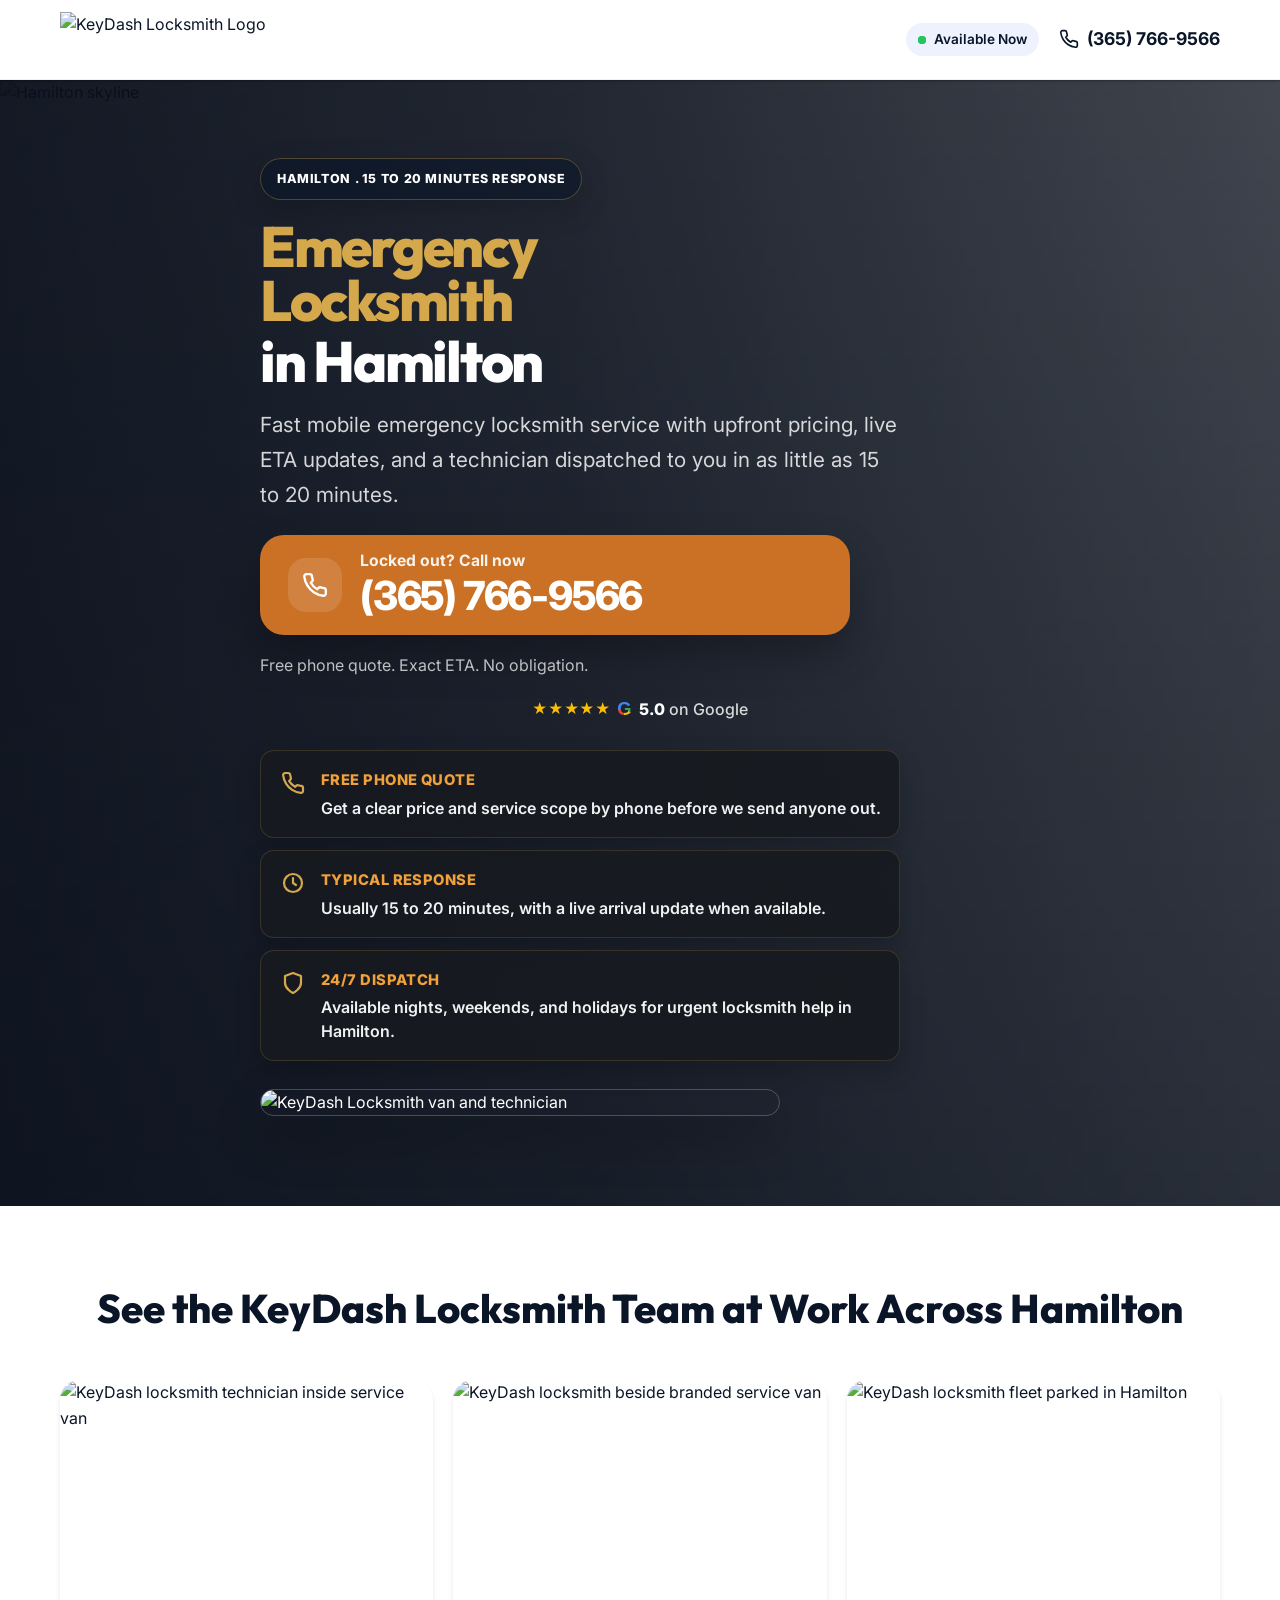
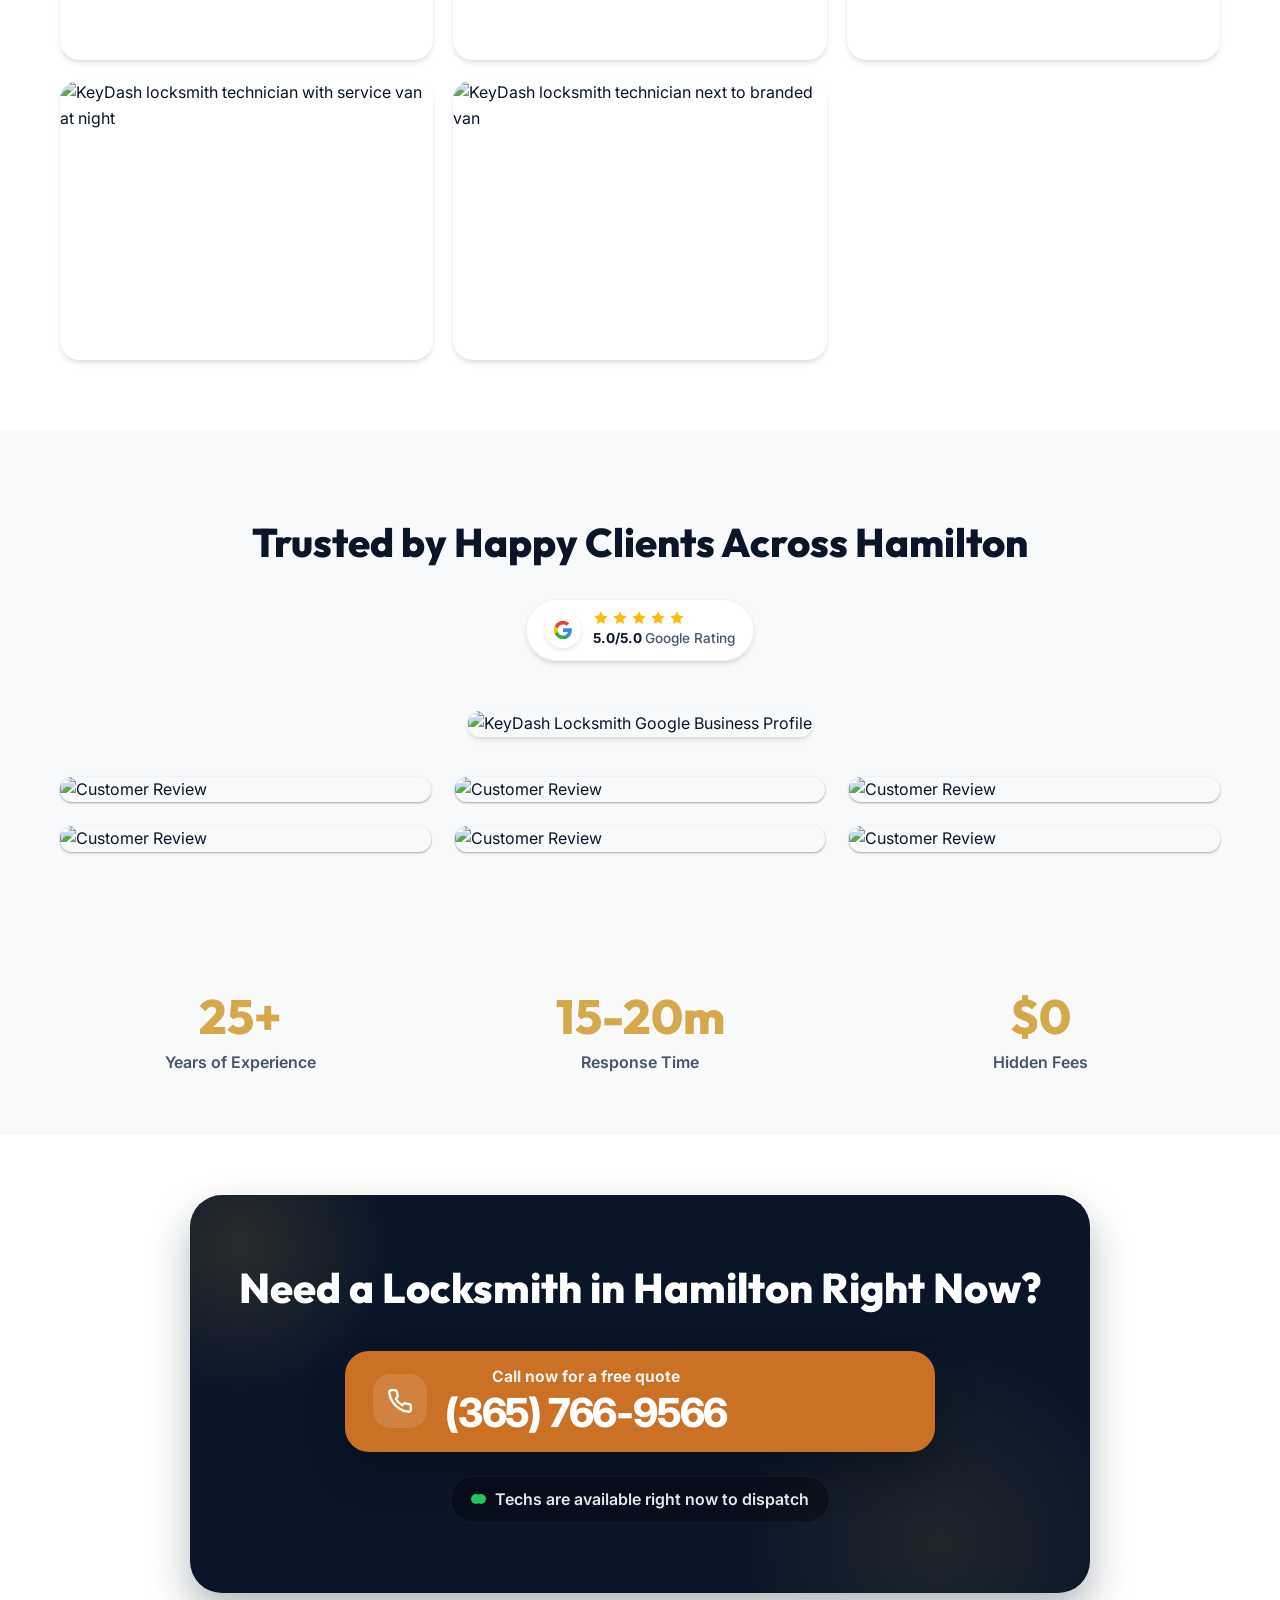
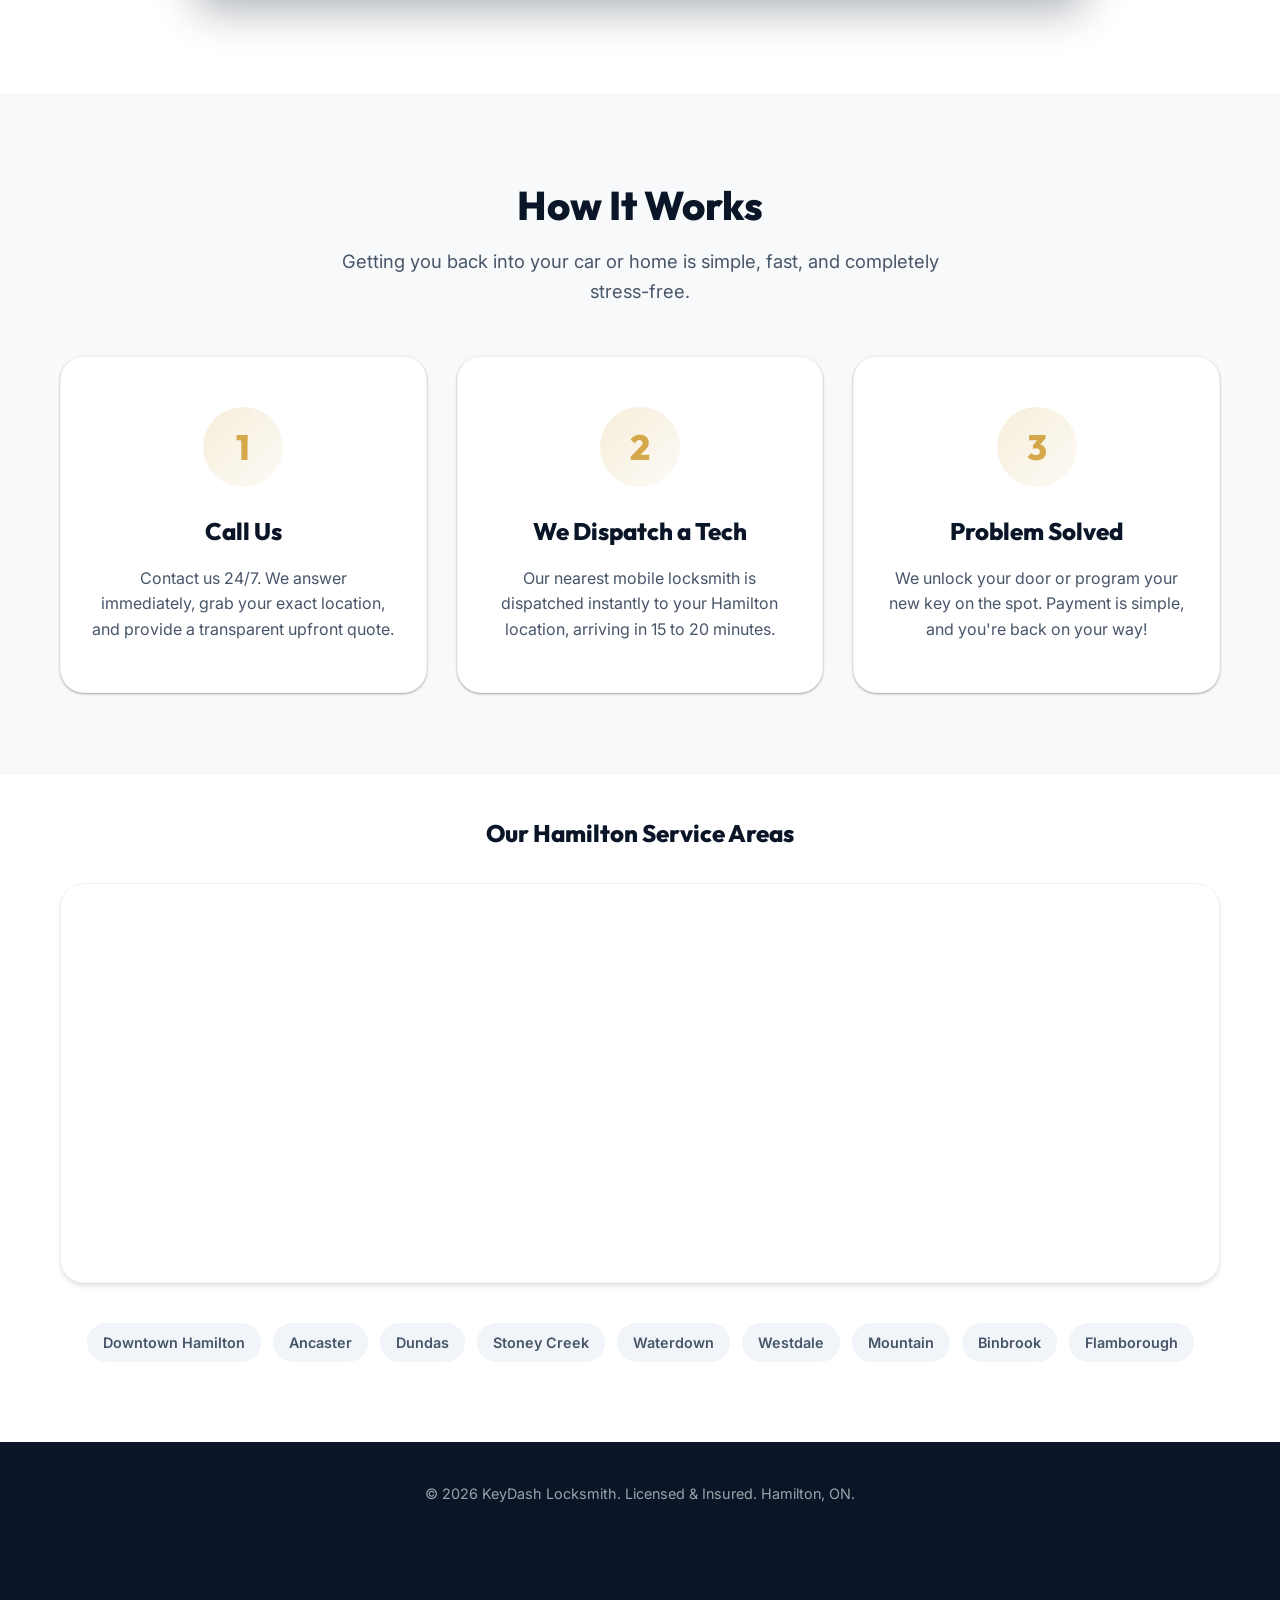
==== commit e752e90a: "Update service page CTAs" ====
--- a/index.html
+++ b/index.html
@@ -120,11 +120,16 @@
                                 <svg class="ring-animation" width="26" height="26" viewBox="0 0 24 24" fill="none" stroke="currentColor" stroke-width="2.2" stroke-linecap="round" stroke-linejoin="round"><path d="M22 16.92v3a2 2 0 0 1-2.18 2 19.79 19.79 0 0 1-8.63-3.07 19.5 19.5 0 0 1-6-6 19.79 19.79 0 0 1-3.07-8.67A2 2 0 0 1 4.11 2h3a2 2 0 0 1 2 1.72 12.84 12.84 0 0 0 .7 2.81 2 2 0 0 1-.45 2.11L8.09 9.91a16 16 0 0 0 6 6l1.27-1.27a2 2 0 0 1 2.11-.45 12.84 12.84 0 0 0 2.81.7A2 2 0 0 1 22 16.92z"></path></svg>
                             </span>
                             <span class="landing-callout-copy">
-                                <strong>Call now for a free quote</strong>
+                                <strong>Locked out? Call now</strong>
                                 <span>(365) 766-9566</span>
                             </span>
                         </a>
-                        <p class="landing-note">Free phone quote and exact ETA before we dispatch. No obligation.</p>
+                        <p class="landing-note">Free phone quote. Exact ETA. No obligation.</p>
+                        <div class="landing-google-rating" aria-label="Rated 5 out of 5 stars on Google">
+                            <span class="landing-google-stars" aria-hidden="true">★★★★★</span>
+                            <span class="landing-google-mark" aria-hidden="true">G</span>
+                            <span><strong>5.0</strong> on Google</span>
+                        </div>
                     </div>
                     <ul class="landing-points">
                         <li>
@@ -253,8 +258,7 @@
                 <div style="position: absolute; top: -100px; left: -100px; width: 300px; height: 300px; background: radial-gradient(circle, rgba(212, 168, 75, 0.15) 0%, transparent 70%); border-radius: 50%; pointer-events: none;"></div>
                 <div style="position: absolute; bottom: -150px; right: -50px; width: 400px; height: 400px; background: radial-gradient(circle, rgba(212, 168, 75, 0.1) 0%, transparent 70%); border-radius: 50%; pointer-events: none;"></div>
                 
-                <h2 style="color: var(--white); position: relative; z-index: 2; line-height: 1.1;">Need a Locksmith in Hamilton Right Now?</h2>
-                <p style="color: rgba(255, 255, 255, 0.85); position: relative; z-index: 2; max-width: 600px; margin: 0 auto 40px auto; font-size: 1.35rem;">Fast local dispatch across Hamilton and nearby areas.</p>
+                <h2 class="landing-final-heading" style="color: var(--white); position: relative; z-index: 2; line-height: 1.1;">Need a Locksmith in Hamilton Right Now?</h2>
                 
                 <div style="position: relative; z-index: 2; display: flex; flex-direction: column; align-items: center; gap: 24px;">
                     <a href="tel:365-766-9566" onclick="gtag('event', 'conversion', {'send_to': 'AW-18109923415/ufHiCMu3xLYcENeAvrtD'});" class="landing-final-cta-button">
--- a/style.css
+++ b/style.css
@@ -316,7 +316,7 @@
     border: 1px solid rgba(212, 168, 75, 0.32);
     background: rgba(10, 22, 40, 0.58);
     box-shadow: 0 10px 30px rgba(0, 0, 0, 0.18);
-    color: var(--accent);
+    color: var(--white);
     font-size: 0.78rem;
     font-weight: 800;
     letter-spacing: 0.05em;
@@ -413,6 +413,41 @@
     color: rgba(255, 255, 255, 0.72);
     font-size: 1rem;
     line-height: 1.6;
+}
+
+.landing-google-rating {
+    display: inline-flex;
+    align-items: center;
+    justify-content: center;
+    flex-basis: 100%;
+    gap: 7px;
+    color: rgba(255, 255, 255, 0.82);
+    font-size: 1rem;
+    font-weight: 500;
+    line-height: 1.6;
+    white-space: nowrap;
+}
+
+.landing-google-stars {
+    color: #fbbc04;
+    font-size: 0.92em;
+    letter-spacing: 0.04em;
+}
+
+.landing-google-mark {
+    font-family: Arial, sans-serif;
+    font-size: 1.15em;
+    font-weight: 800;
+    line-height: 1;
+    background: conic-gradient(from -45deg, #4285f4 0deg 88deg, #34a853 88deg 160deg, #fbbc04 160deg 235deg, #ea4335 235deg 312deg, #4285f4 312deg 360deg);
+    -webkit-background-clip: text;
+    background-clip: text;
+    color: transparent;
+}
+
+.landing-google-rating strong {
+    color: var(--white);
+    font-weight: 800;
 }
 
 .landing-points {
@@ -738,6 +773,11 @@
 .final-cta h2 {
     font-size: 3rem;
     margin-bottom: 20px;
+}
+
+.landing-final-heading {
+    font-size: clamp(2rem, 4vw, 2.6rem) !important;
+    margin-bottom: 40px !important;
 }
 
 .final-cta p {
@@ -873,6 +913,17 @@
     box-shadow: 0 12px 28px rgba(0, 0, 0, 0.22);
 }
 
+.mobile-cta-bar .btn-primary {
+    background: #ca7125;
+    color: var(--white);
+    box-shadow: 0 20px 40px rgba(0, 0, 0, 0.28);
+}
+
+.mobile-cta-bar .btn-primary:hover {
+    background: #bb6821;
+    box-shadow: 0 24px 44px rgba(0, 0, 0, 0.32);
+}
+
 /* Responsive Styles */
 @media (max-width: 991px) {
 
@@ -940,6 +991,17 @@
         font-size: clamp(1.55rem, 7vw, 2.15rem);
     }
 
+    .landing-final-cta-button {
+        flex-direction: column;
+        gap: 10px;
+        padding: 14px 18px;
+    }
+
+    .landing-final-cta-button .landing-callout-copy strong,
+    .landing-final-cta-button .landing-callout-copy span {
+        white-space: nowrap;
+    }
+
     .landing-note {
         font-size: 0.96rem;
     }
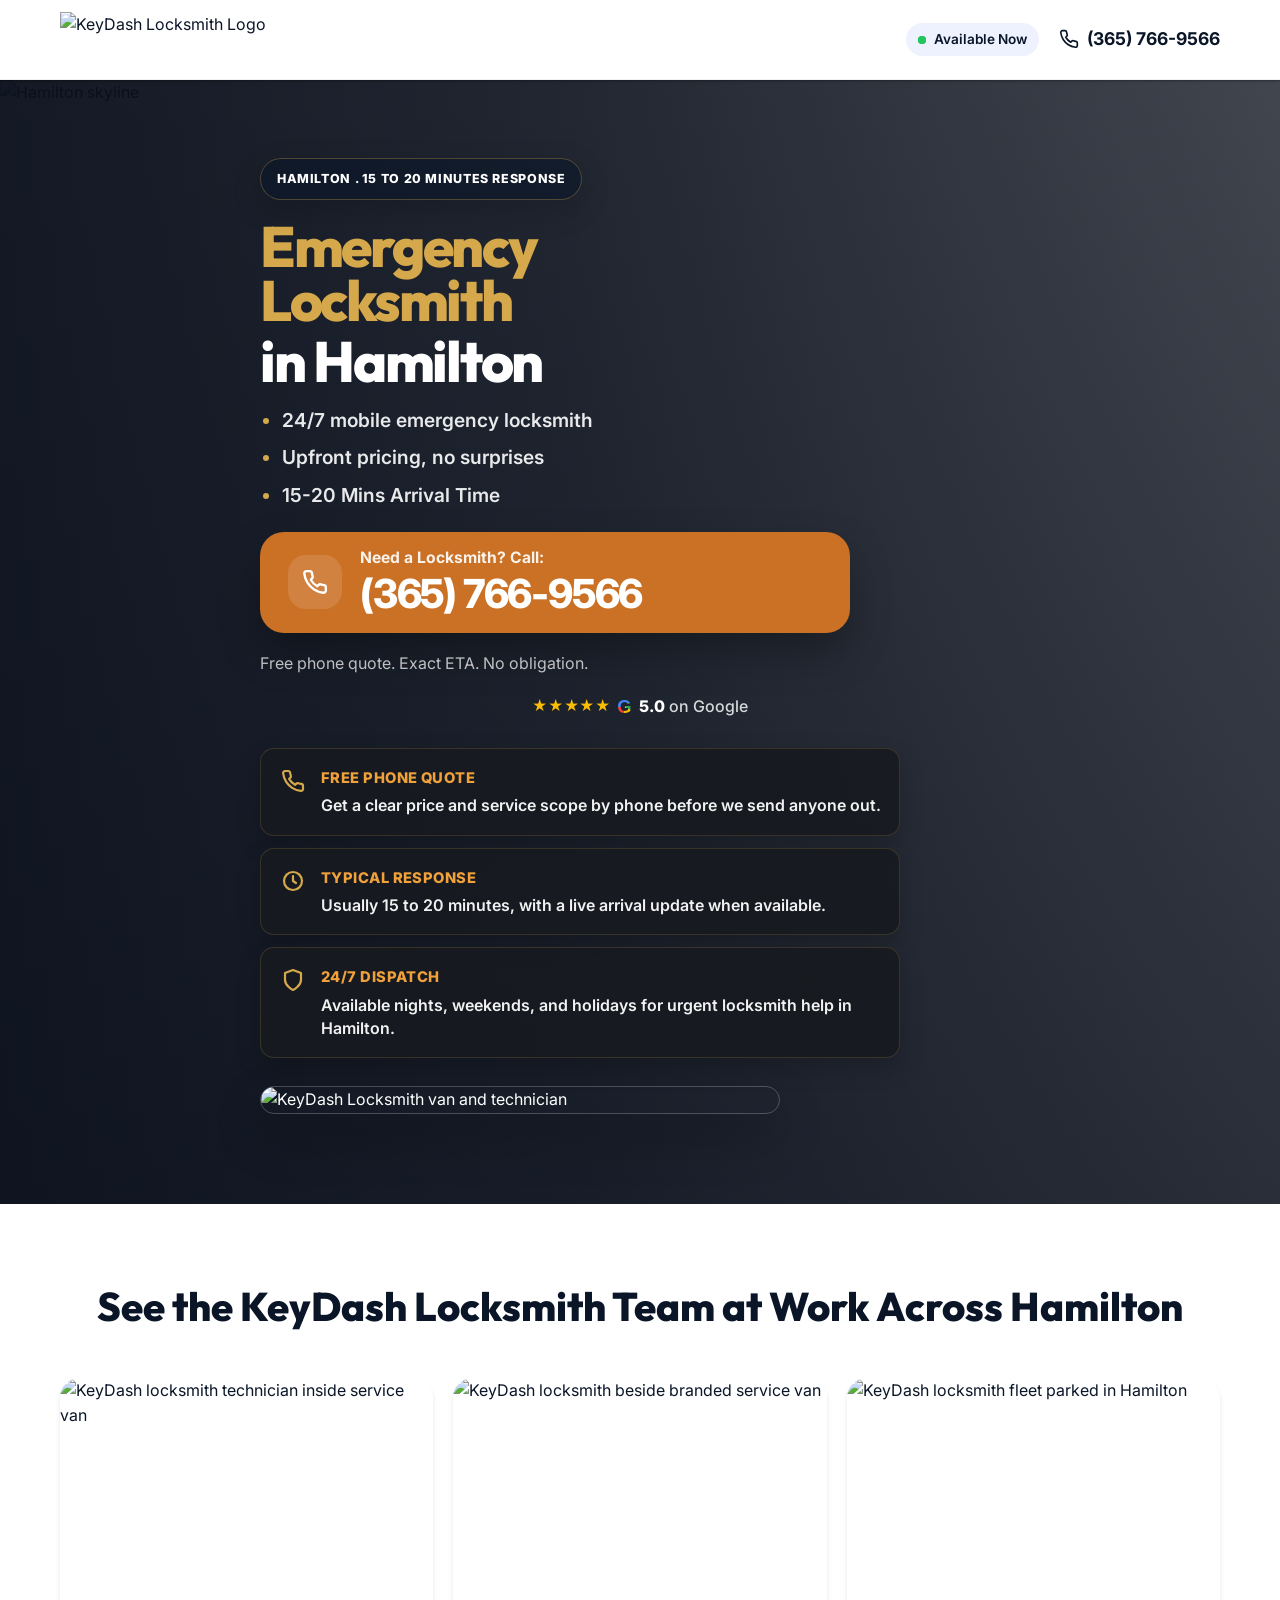
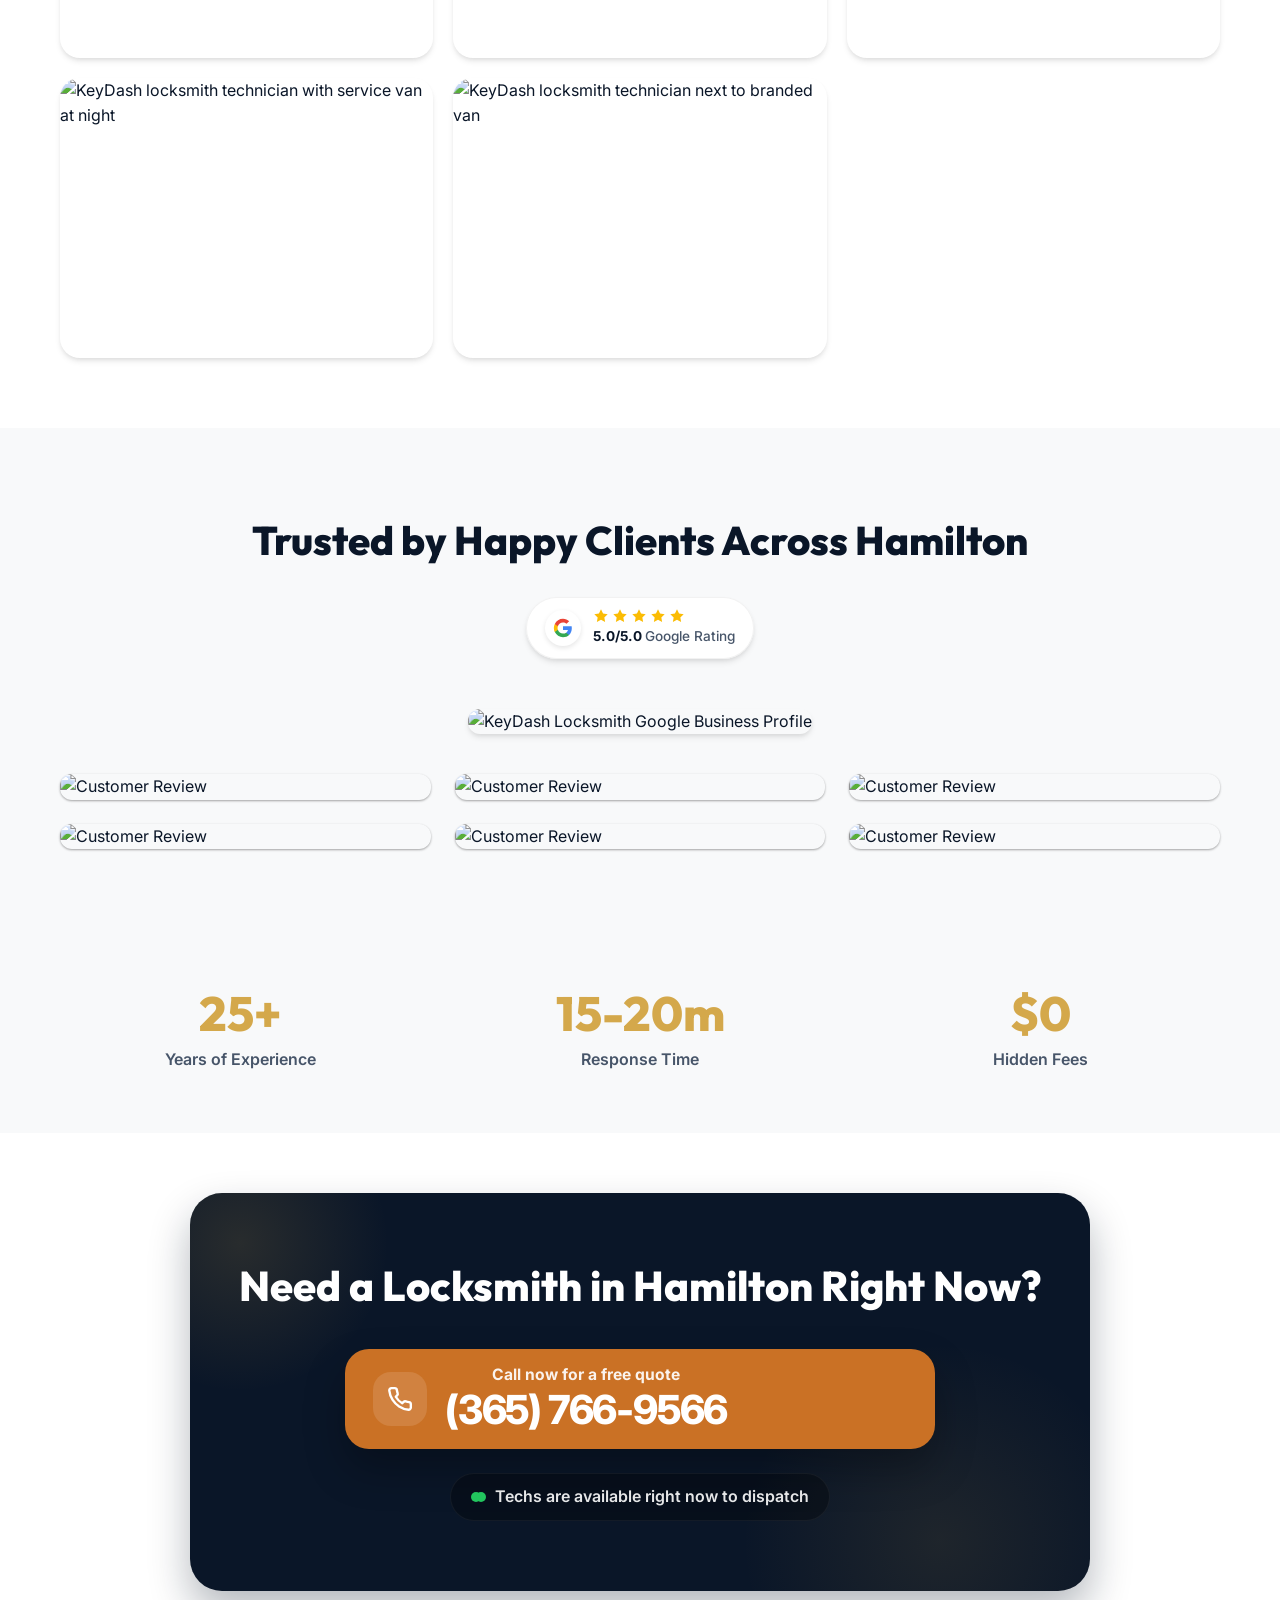
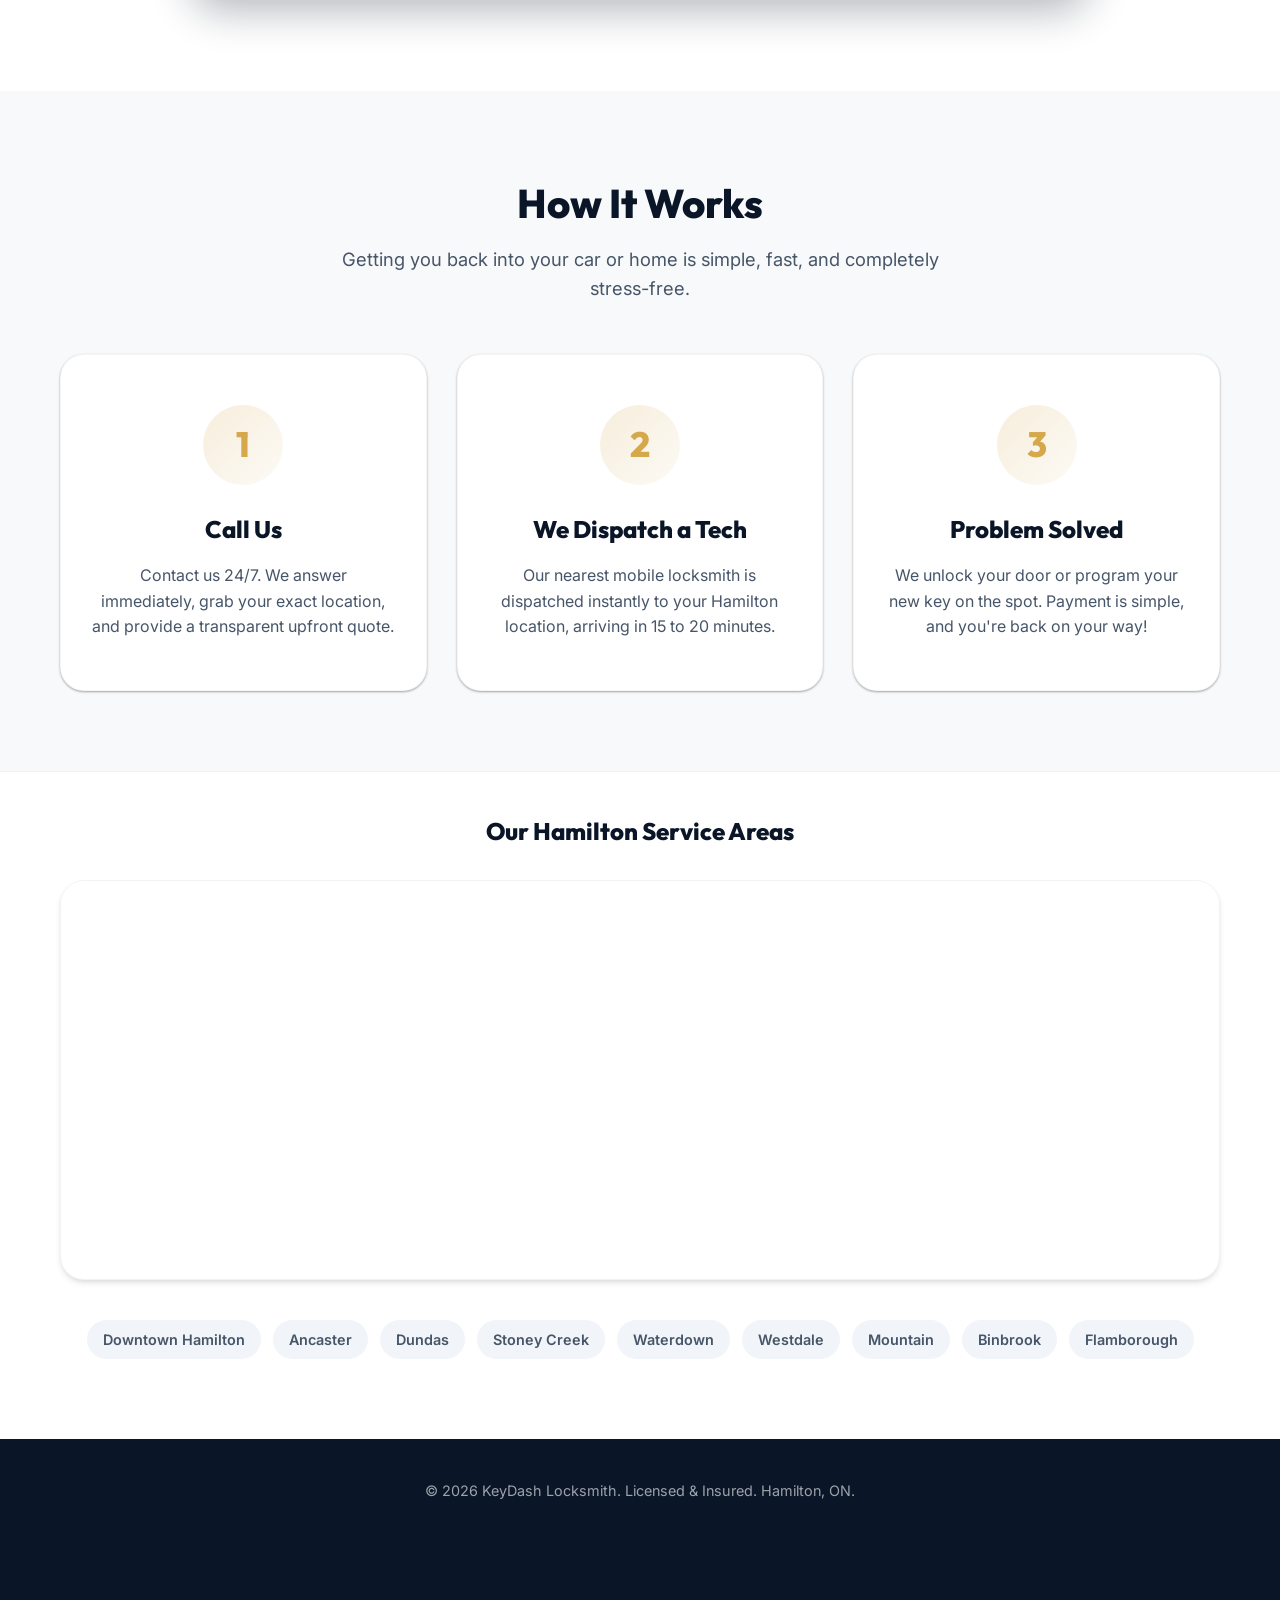
==== commit 9d59e5af: "simplify homepage hero messaging" ====
--- a/index.html
+++ b/index.html
@@ -14,10 +14,14 @@
 <script>
   window.dataLayer = window.dataLayer || [];
   function gtag(){dataLayer.push(arguments);}
-  gtag('js', new Date());</script>
+  gtag('js', new Date());
+  gtag('config', 'AW-18109923415');
+</script>
+<script src="call-tracking.js"></script>
 <script>
   gtag('config', 'AW-18109923415/ufHiCMu3xLYcENeAvrtD', {
-    'phone_conversion_number': '(365) 766-9566'
+    'phone_conversion_number': '(365) 766-9566',
+    'phone_conversion_callback': window.keydashPhoneConversionCallback
   });
 </script>
     <meta charset="UTF-8">
@@ -89,7 +93,7 @@
                     <span class="pulse-dot"></span>
                     Available Now
                 </div>
-                <a href="tel:365-766-9566" onclick="gtag('event', 'conversion', {'send_to': 'AW-18109923415/ufHiCMu3xLYcENeAvrtD'});" class="phone-link">
+                <a href="tel:365-766-9566" class="phone-link">
                     <svg class="phone-icon" viewBox="0 0 24 24" fill="none" stroke="currentColor" stroke-width="2"
                         stroke-linecap="round" stroke-linejoin="round">
                         <path
@@ -113,14 +117,18 @@
                         Hamilton . 15 to 20 Minutes Response
                     </div>
                     <h1><span class="landing-highlight">Emergency Locksmith</span><span class="landing-title-break">in Hamilton</span></h1>
-                    <p class="landing-lead">Fast mobile emergency locksmith service with upfront pricing, live ETA updates, and a technician dispatched to you in as little as 15 to 20 minutes.</p>
+                    <ul class="landing-hero-bullets">
+                        <li>24/7 mobile emergency locksmith</li>
+                        <li>Upfront pricing, no surprises</li>
+                        <li>15-20 Mins Arrival Time</li>
+                    </ul>
                     <div class="landing-cta-group">
-                        <a href="tel:365-766-9566" onclick="gtag('event', 'conversion', {'send_to': 'AW-18109923415/ufHiCMu3xLYcENeAvrtD'});" class="landing-callout">
+                        <a href="tel:365-766-9566" class="landing-callout">
                             <span class="landing-callout-icon">
                                 <svg class="ring-animation" width="26" height="26" viewBox="0 0 24 24" fill="none" stroke="currentColor" stroke-width="2.2" stroke-linecap="round" stroke-linejoin="round"><path d="M22 16.92v3a2 2 0 0 1-2.18 2 19.79 19.79 0 0 1-8.63-3.07 19.5 19.5 0 0 1-6-6 19.79 19.79 0 0 1-3.07-8.67A2 2 0 0 1 4.11 2h3a2 2 0 0 1 2 1.72 12.84 12.84 0 0 0 .7 2.81 2 2 0 0 1-.45 2.11L8.09 9.91a16 16 0 0 0 6 6l1.27-1.27a2 2 0 0 1 2.11-.45 12.84 12.84 0 0 0 2.81.7A2 2 0 0 1 22 16.92z"></path></svg>
                             </span>
                             <span class="landing-callout-copy">
-                                <strong>Locked out? Call now</strong>
+                                <strong>Need a Locksmith? Call:</strong>
                                 <span>(365) 766-9566</span>
                             </span>
                         </a>
@@ -261,7 +269,7 @@
                 <h2 class="landing-final-heading" style="color: var(--white); position: relative; z-index: 2; line-height: 1.1;">Need a Locksmith in Hamilton Right Now?</h2>
                 
                 <div style="position: relative; z-index: 2; display: flex; flex-direction: column; align-items: center; gap: 24px;">
-                    <a href="tel:365-766-9566" onclick="gtag('event', 'conversion', {'send_to': 'AW-18109923415/ufHiCMu3xLYcENeAvrtD'});" class="landing-final-cta-button">
+                    <a href="tel:365-766-9566" class="landing-final-cta-button">
                         <span class="landing-callout-icon">
                             <svg class="ring-animation" width="26" height="26" viewBox="0 0 24 24" fill="none" stroke="currentColor" stroke-width="2.2" stroke-linecap="round" stroke-linejoin="round"><path d="M22 16.92v3a2 2 0 0 1-2.18 2 19.79 19.79 0 0 1-8.63-3.07 19.5 19.5 0 0 1-6-6 19.79 19.79 0 0 1-3.07-8.67A2 2 0 0 1 4.11 2h3a2 2 0 0 1 2 1.72 12.84 12.84 0 0 0 .7 2.81 2 2 0 0 1-.45 2.11L8.09 9.91a16 16 0 0 0 6 6l1.27-1.27a2 2 0 0 1 2.11-.45 12.84 12.84 0 0 0 2.81.7A2 2 0 0 1 22 16.92z"></path></svg>
                         </span>
@@ -343,7 +351,7 @@
 
     <!-- Mobile Sticky CTA Bar -->
     <div class="mobile-cta-bar">
-        <a href="tel:365-766-9566" onclick="gtag('event', 'conversion', {'send_to': 'AW-18109923415/ufHiCMu3xLYcENeAvrtD'});" class="btn btn-primary btn-full">
+        <a href="tel:365-766-9566" class="btn btn-primary btn-full">
             <svg class="phone-icon ring-animation" viewBox="0 0 24 24" fill="none" stroke="currentColor"
                 stroke-width="2" stroke-linecap="round" stroke-linejoin="round">
                 <path
--- a/style.css
+++ b/style.css
@@ -333,6 +333,13 @@
     letter-spacing: -0.04em;
 }
 
+.landing-hero .car-locksmith-title {
+    margin-right: auto;
+    margin-left: auto;
+    font-size: clamp(2.5rem, 5.1vw, 3.85rem);
+    text-align: center;
+}
+
 .landing-highlight {
     color: var(--accent);
 }
@@ -347,6 +354,21 @@
     font-size: 1.3rem;
     line-height: 1.7;
     color: rgba(255, 255, 255, 0.82);
+}
+
+.landing-hero-bullets {
+    display: grid;
+    gap: 10px;
+    margin: 0;
+    padding-left: 1.35rem;
+    color: rgba(255, 255, 255, 0.9);
+    font-size: 1.2rem;
+    font-weight: 600;
+    line-height: 1.45;
+}
+
+.landing-hero-bullets li::marker {
+    color: var(--accent);
 }
 
 .landing-cta-group {
@@ -967,6 +989,11 @@
         max-width: 100%;
     }
 
+    .landing-hero-bullets {
+        gap: 8px;
+        font-size: 1.06rem;
+    }
+
     .landing-cta-group {
         margin-top: 22px;
     }
